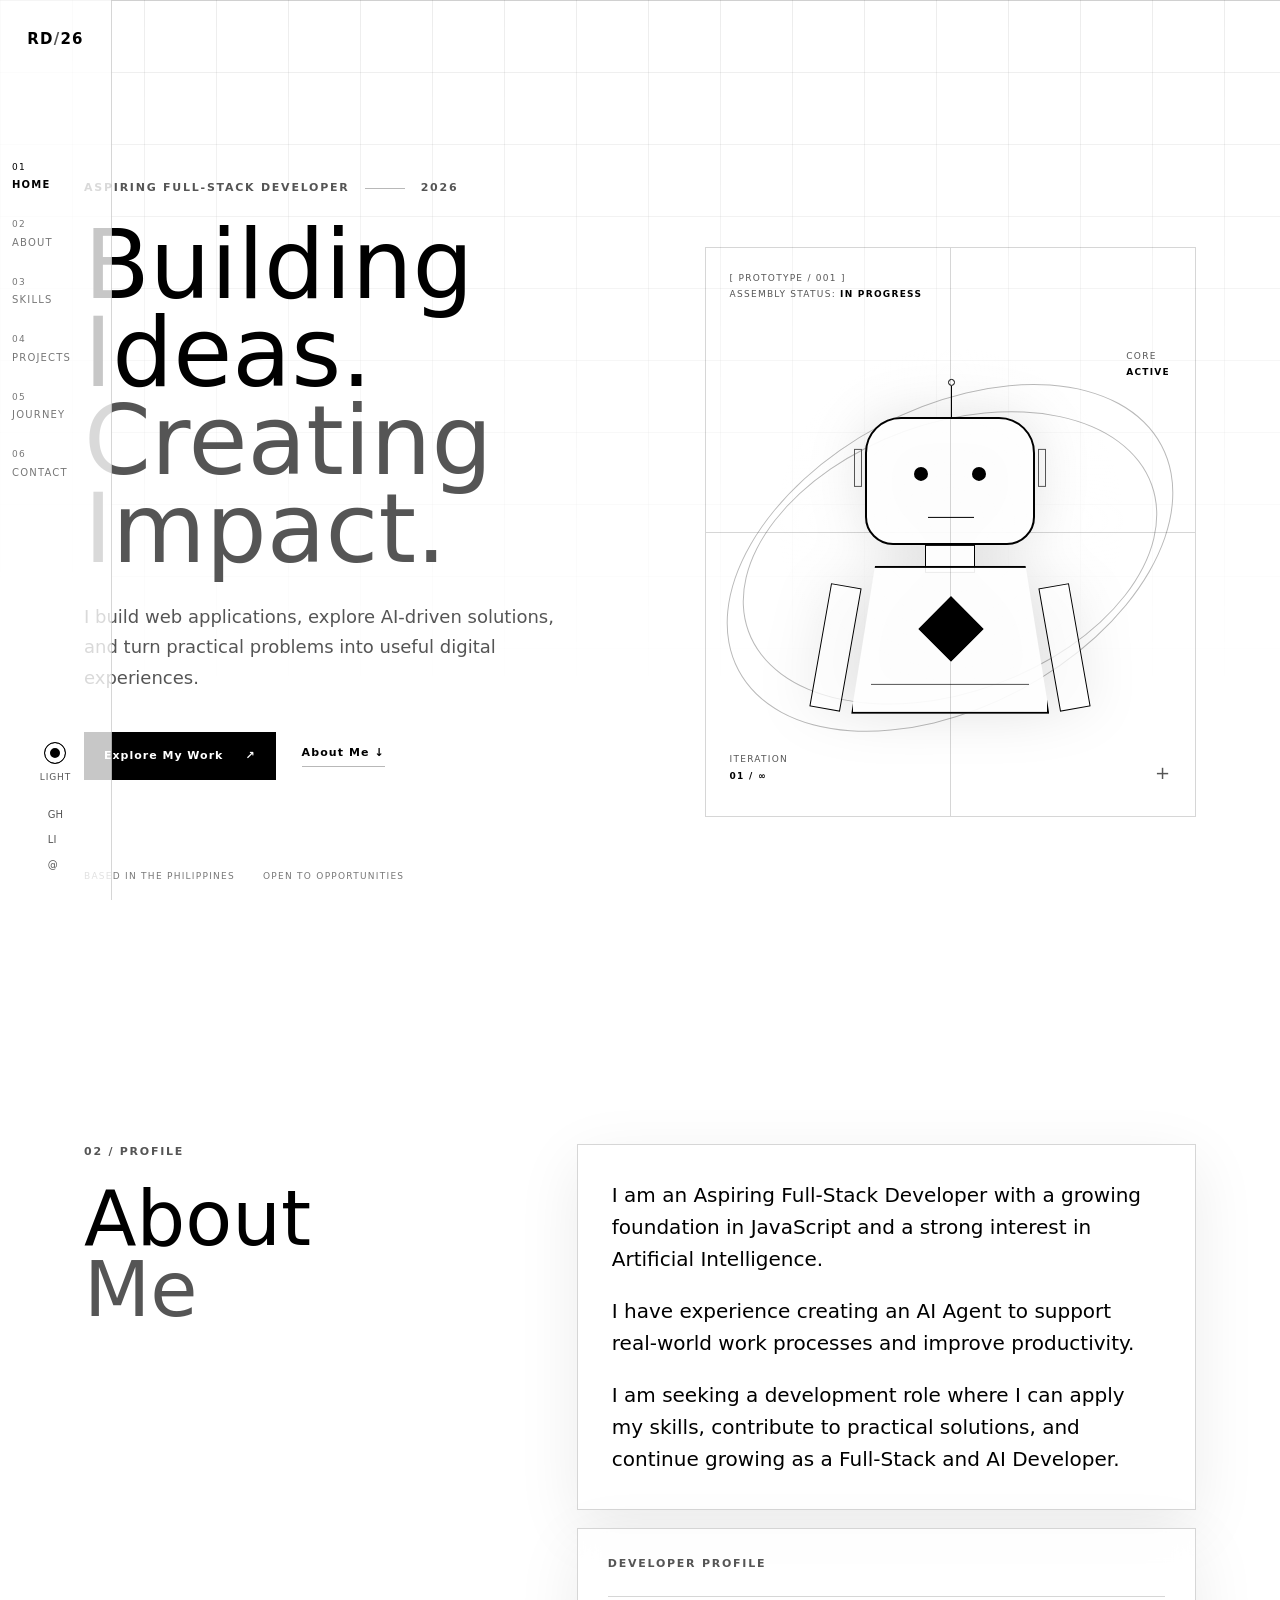
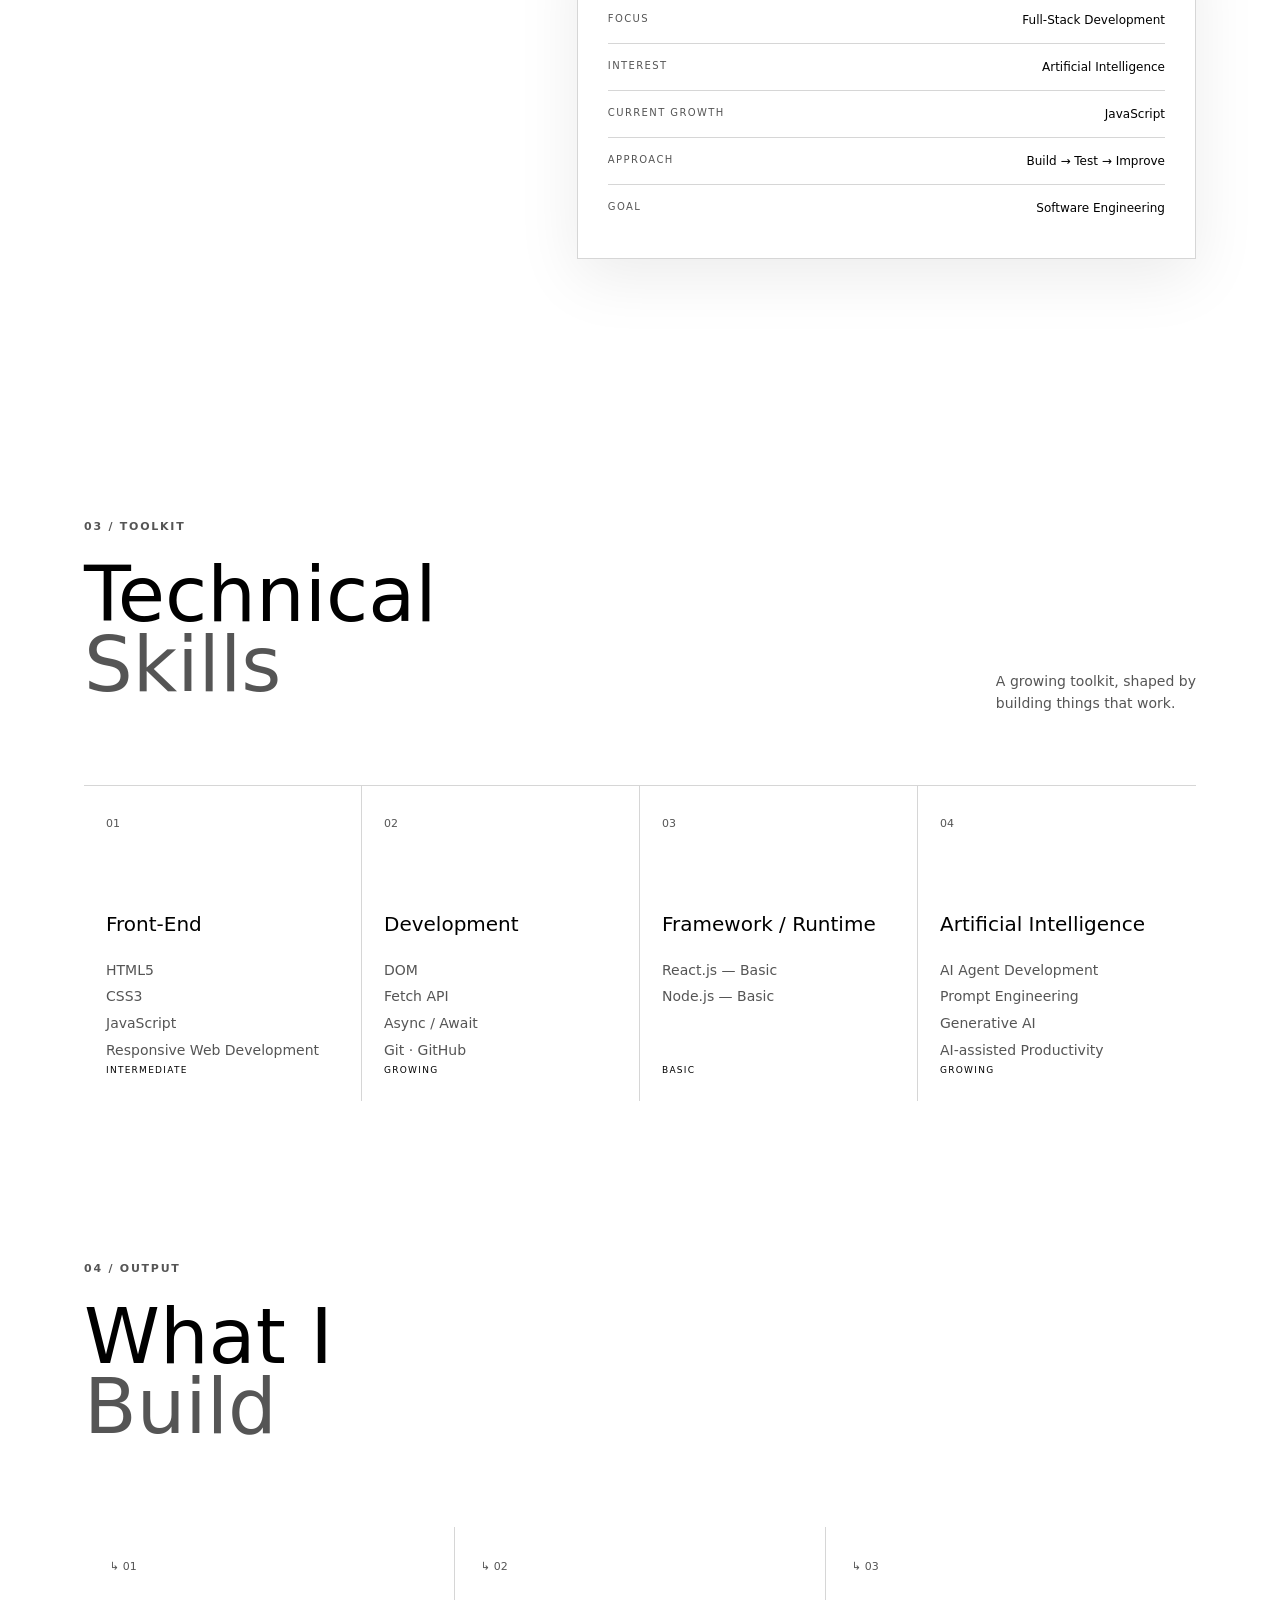
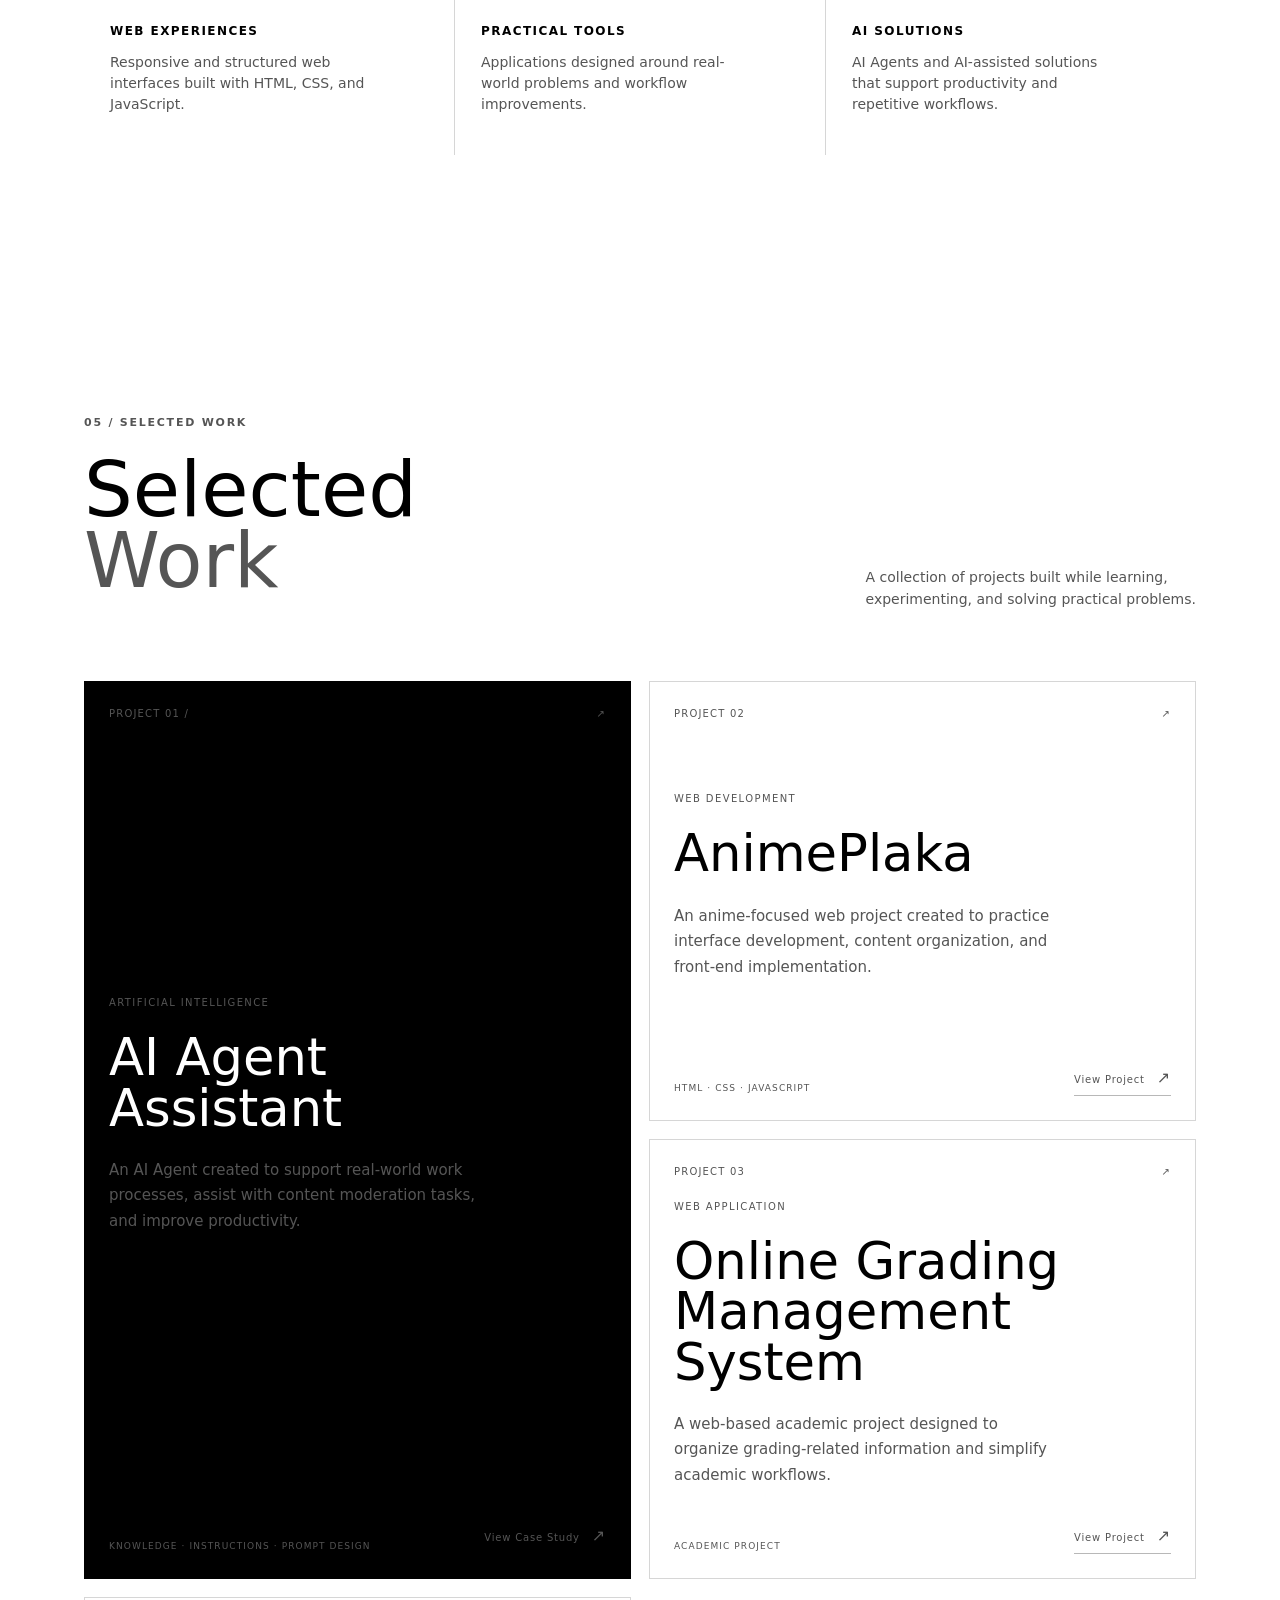
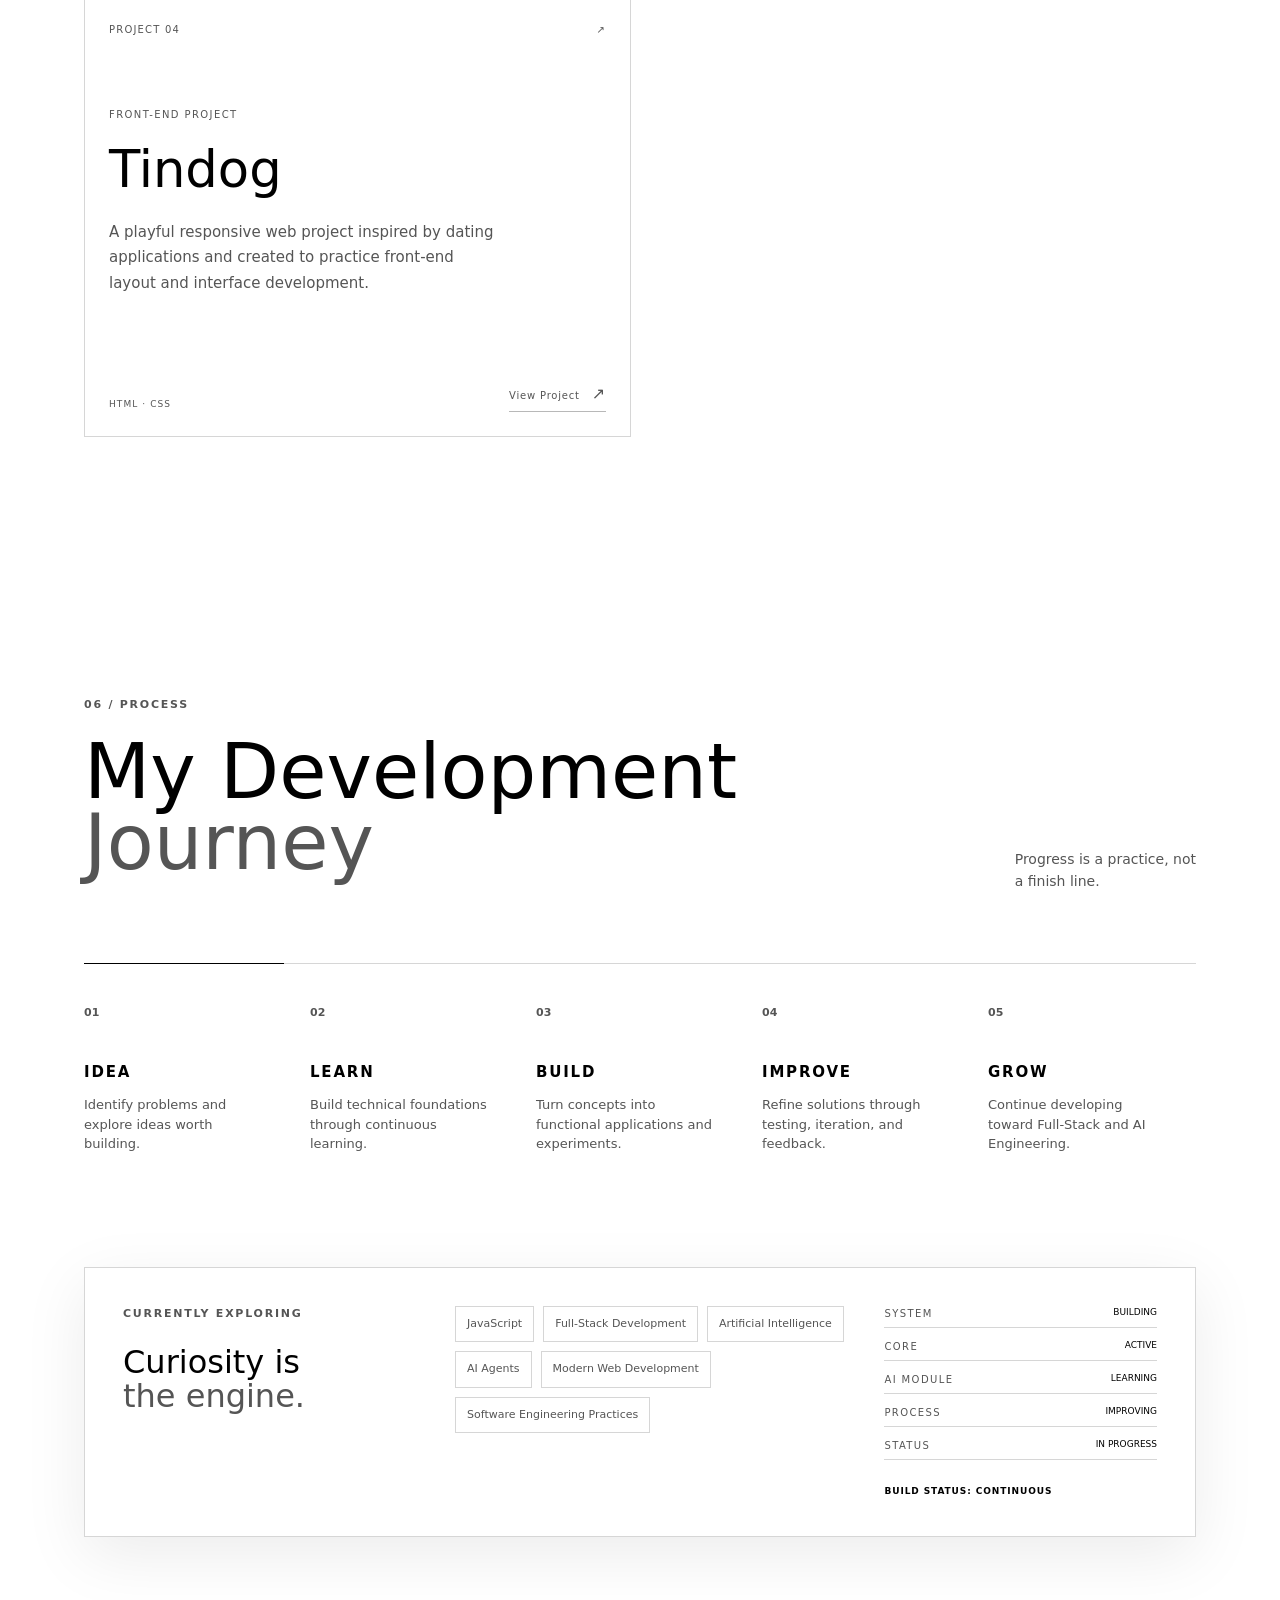
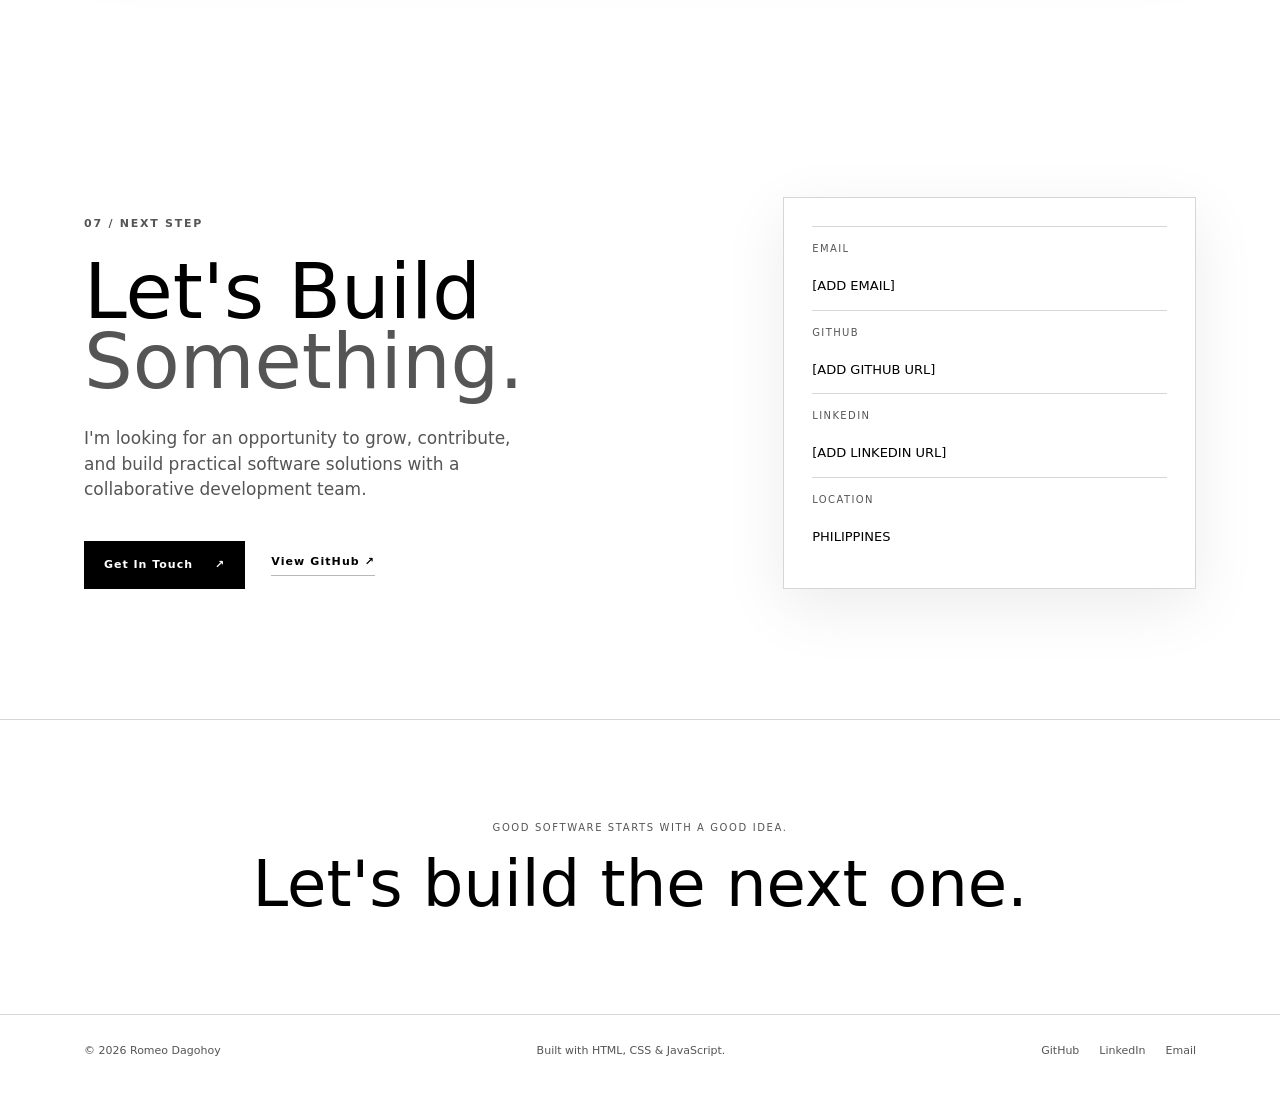
==== portfolio/index.html @ 48e2ce6b "add initial HTML, CSS, and JavaScript files for portfolio website" ====
<!doctype html>
<html lang="en">
<head>
	<meta charset="utf-8">
	<meta name="viewport" content="width=device-width, initial-scale=1">
	<meta name="description" content="Portfolio of Romeo Dagohoy, an aspiring full-stack developer exploring practical AI solutions.">
	<title>Romeo Dagohoy | Building Ideas</title>
	<link rel="stylesheet" href="style.css">
	<script>document.documentElement.dataset.theme = localStorage.getItem('romeo-theme') || (matchMedia('(prefers-color-scheme: dark)').matches ? 'dark' : 'light');</script>
</head>
<body>
	<div class="ambient-grid" aria-hidden="true"></div>
	<div class="scan-line" aria-hidden="true"></div>

	<header class="mobile-header">
		<a class="brand" href="#home">RD<span>/</span>26</a>
		<button class="icon-button menu-toggle" type="button" aria-label="Open navigation" aria-expanded="false"><span></span><span></span></button>
	</header>

	<aside class="rail" aria-label="Primary navigation">
		<a class="brand rail-brand" href="#home">RD<span>/</span>26</a>
		<nav>
			<a class="nav-link active" href="#home"><b>01</b><span>HOME</span></a>
			<a class="nav-link" href="#about"><b>02</b><span>ABOUT</span></a>
			<a class="nav-link" href="#skills"><b>03</b><span>SKILLS</span></a>
			<a class="nav-link" href="#projects"><b>04</b><span>PROJECTS</span></a>
			<a class="nav-link" href="#journey"><b>05</b><span>JOURNEY</span></a>
			<a class="nav-link" href="#contact"><b>06</b><span>CONTACT</span></a>
		</nav>
		<div class="rail-bottom">
			<button class="theme-toggle" type="button" aria-label="Switch to dark mode"><span class="theme-dot"></span><span class="theme-label">LIGHT</span></button>
			<div class="rail-links"><a href="https://github.com/" target="_blank" rel="noreferrer">GH</a><a href="https://www.linkedin.com/" target="_blank" rel="noreferrer">LI</a><a href="mailto:[ADD EMAIL]">@</a></div>
		</div>
	</aside>

	<main>
		<section class="hero section" id="home">
			<div class="hero-copy reveal">
				<p class="eyebrow">ASPIRING FULL-STACK DEVELOPER <span class="rule"></span> 2026</p>
				<h1>Building Ideas.<br><em>Creating Impact.</em></h1>
				<p class="hero-text">I build web applications, explore AI-driven solutions, and turn practical problems into useful digital experiences.</p>
				<div class="hero-actions"><a class="button button-dark" href="#projects">Explore My Work <span>↗</span></a><a class="text-link" href="#about">About Me <span>↓</span></a></div>
				<div class="hero-meta"><span>BASED IN THE PHILIPPINES</span><span>OPEN TO OPPORTUNITIES</span></div>
			</div>
			<div class="robot-stage reveal" aria-label="Minimal engineering prototype illustration" role="img">
				<div class="blueprint-mark">[ PROTOTYPE / 001 ]<br><span>ASSEMBLY STATUS: <b>IN PROGRESS</b></span></div>
				<div class="robot" aria-hidden="true"><div class="orbit orbit-one"></div><div class="orbit orbit-two"></div><div class="robot-head"><i class="antenna"></i><span class="eye eye-left"></span><span class="eye eye-right"></span><div class="mouth"></div></div><div class="robot-neck"></div><div class="robot-body"><div class="core"></div><i class="body-line"></i></div><div class="robot-arm arm-left"></div><div class="robot-arm arm-right"></div></div>
				<div class="readout readout-one">CORE<br><b>ACTIVE</b></div><div class="readout readout-two">ITERATION<br><b>01 / ∞</b></div><div class="crosshair">+</div>
			</div>
		</section>

		<section class="section split-section" id="about">
			<div class="section-heading reveal"><p class="eyebrow">02 / PROFILE</p><h2>About<br><em>Me</em></h2></div>
			<div class="about-content"><article class="glass about-card reveal"><p>I am an Aspiring Full-Stack Developer with a growing foundation in JavaScript and a strong interest in Artificial Intelligence.</p><p>I have experience creating an AI Agent to support real-world work processes and improve productivity.</p><p>I am seeking a development role where I can apply my skills, contribute to practical solutions, and continue growing as a Full-Stack and AI Developer.</p></article><div class="profile-list glass reveal"><p class="eyebrow">DEVELOPER PROFILE</p><div><span>FOCUS</span><b>Full-Stack Development</b></div><div><span>INTEREST</span><b>Artificial Intelligence</b></div><div><span>CURRENT GROWTH</span><b>JavaScript</b></div><div><span>APPROACH</span><b>Build → Test → Improve</b></div><div><span>GOAL</span><b>Software Engineering</b></div></div></div>
		</section>

		<section class="section" id="skills"><div class="section-top reveal"><div><p class="eyebrow">03 / TOOLKIT</p><h2>Technical<br><em>Skills</em></h2></div><p class="section-note">A growing toolkit, shaped by<br>building things that work.</p></div><div class="skill-grid"><article class="skill-card reveal"><span class="skill-number">01</span><h3>Front-End</h3><p>HTML5<br>CSS3<br>JavaScript<br>Responsive Web Development</p><small>INTERMEDIATE</small></article><article class="skill-card reveal"><span class="skill-number">02</span><h3>Development</h3><p>DOM<br>Fetch API<br>Async / Await<br>Git · GitHub</p><small>GROWING</small></article><article class="skill-card reveal"><span class="skill-number">03</span><h3>Framework / Runtime</h3><p>React.js — Basic<br>Node.js — Basic</p><small>BASIC</small></article><article class="skill-card reveal"><span class="skill-number">04</span><h3>Artificial Intelligence</h3><p>AI Agent Development<br>Prompt Engineering<br>Generative AI<br>AI-assisted Productivity</p><small>GROWING</small></article></div></section>

		<section class="section capabilities" id="capabilities"><div class="section-top reveal"><div><p class="eyebrow">04 / OUTPUT</p><h2>What I<br><em>Build</em></h2></div></div><div class="capability-grid"><article class="capability reveal"><span>↳ 01</span><h3>WEB EXPERIENCES</h3><p>Responsive and structured web interfaces built with HTML, CSS, and JavaScript.</p></article><article class="capability reveal"><span>↳ 02</span><h3>PRACTICAL TOOLS</h3><p>Applications designed around real-world problems and workflow improvements.</p></article><article class="capability reveal"><span>↳ 03</span><h3>AI SOLUTIONS</h3><p>AI Agents and AI-assisted solutions that support productivity and repetitive workflows.</p></article></div></section>

		<section class="section projects-section" id="projects"><div class="section-top reveal"><div><p class="eyebrow">05 / SELECTED WORK</p><h2>Selected<br><em>Work</em></h2></div><p class="section-note">A collection of projects built while learning,<br>experimenting, and solving practical problems.</p></div><div class="project-grid"><article class="project-card featured reveal" data-project="agent"><div class="project-top"><span>PROJECT 01 / <b>FEATURED PROJECT</b></span><span>↗</span></div><div><p class="project-type">ARTIFICIAL INTELLIGENCE</p><h3>AI Agent<br>Assistant</h3><p class="project-description">An AI Agent created to support real-world work processes, assist with content moderation tasks, and improve productivity.</p></div><div class="project-bottom"><span>KNOWLEDGE · INSTRUCTIONS · PROMPT DESIGN</span><button class="project-link" type="button">View Case Study <span>↗</span></button></div></article><article class="project-card reveal"><div class="project-top"><span>PROJECT 02</span><span>↗</span></div><div><p class="project-type">WEB DEVELOPMENT</p><h3>AnimePlaka</h3><p class="project-description">An anime-focused web project created to practice interface development, content organization, and front-end implementation.</p></div><div class="project-bottom"><span>HTML · CSS · JAVASCRIPT</span><a class="project-link" href="#contact">View Project <span>↗</span></a></div></article><article class="project-card reveal"><div class="project-top"><span>PROJECT 03</span><span>↗</span></div><div><p class="project-type">WEB APPLICATION</p><h3>Online Grading<br>Management System</h3><p class="project-description">A web-based academic project designed to organize grading-related information and simplify academic workflows.</p></div><div class="project-bottom"><span>ACADEMIC PROJECT</span><a class="project-link" href="#contact">View Project <span>↗</span></a></div></article><article class="project-card reveal"><div class="project-top"><span>PROJECT 04</span><span>↗</span></div><div><p class="project-type">FRONT-END PROJECT</p><h3>Tindog</h3><p class="project-description">A playful responsive web project inspired by dating applications and created to practice front-end layout and interface development.</p></div><div class="project-bottom"><span>HTML · CSS</span><a class="project-link" href="#contact">View Project <span>↗</span></a></div></article></div></section>

		<section class="section journey-section" id="journey"><div class="section-top reveal"><div><p class="eyebrow">06 / PROCESS</p><h2>My Development<br><em>Journey</em></h2></div><p class="section-note">Progress is a practice, not<br>a finish line.</p></div><div class="journey-track"><div class="journey-line"><span></span></div><div class="journey-step reveal"><b>01</b><h3>IDEA</h3><p>Identify problems and explore ideas worth building.</p></div><div class="journey-step reveal"><b>02</b><h3>LEARN</h3><p>Build technical foundations through continuous learning.</p></div><div class="journey-step reveal"><b>03</b><h3>BUILD</h3><p>Turn concepts into functional applications and experiments.</p></div><div class="journey-step reveal"><b>04</b><h3>IMPROVE</h3><p>Refine solutions through testing, iteration, and feedback.</p></div><div class="journey-step reveal"><b>05</b><h3>GROW</h3><p>Continue developing toward Full-Stack and AI Engineering.</p></div></div><div class="exploring glass reveal"><div><p class="eyebrow">CURRENTLY EXPLORING</p><h3>Curiosity is<br><em>the engine.</em></h3></div><div class="tags"><span>JavaScript</span><span>Full-Stack Development</span><span>Artificial Intelligence</span><span>AI Agents</span><span>Modern Web Development</span><span>Software Engineering Practices</span></div><div class="system-readout"><div><span>SYSTEM</span><b>BUILDING</b></div><div><span>CORE</span><b>ACTIVE</b></div><div><span>AI MODULE</span><b>LEARNING</b></div><div><span>PROCESS</span><b>IMPROVING</b></div><div><span>STATUS</span><b>IN PROGRESS</b></div><strong>BUILD STATUS: CONTINUOUS</strong></div></div></section>

		<section class="section contact-section" id="contact"><div class="contact-copy reveal"><p class="eyebrow">07 / NEXT STEP</p><h2>Let's Build<br><em>Something.</em></h2><p>I'm looking for an opportunity to grow, contribute, and build practical software solutions with a collaborative development team.</p><div class="hero-actions"><a class="button button-dark" href="mailto:[ADD EMAIL]">Get In Touch <span>↗</span></a><a class="text-link" href="https://github.com/" target="_blank" rel="noreferrer">View GitHub <span>↗</span></a></div></div><div class="contact-details glass reveal"><div><span>EMAIL</span><a href="mailto:[ADD EMAIL]">[ADD EMAIL]</a></div><div><span>GITHUB</span><a href="https://github.com/" target="_blank" rel="noreferrer">[ADD GITHUB URL]</a></div><div><span>LINKEDIN</span><a href="https://www.linkedin.com/" target="_blank" rel="noreferrer">[ADD LINKEDIN URL]</a></div><div><span>LOCATION</span><b>PHILIPPINES</b></div></div></section>
		<section class="final-statement"><p>GOOD SOFTWARE STARTS WITH A GOOD IDEA.</p><h2>Let's build the next one.</h2></section>
	</main>
	<footer><span>© 2026 Romeo Dagohoy</span><span>Built with HTML, CSS &amp; JavaScript.</span><div><a href="https://github.com/" target="_blank" rel="noreferrer">GitHub</a><a href="https://www.linkedin.com/" target="_blank" rel="noreferrer">LinkedIn</a><a href="mailto:[ADD EMAIL]">Email</a></div></footer>

	<dialog class="case-study" aria-labelledby="case-title"><button class="close-dialog" type="button" aria-label="Close case study">×</button><p class="eyebrow">PROJECT 01 / CASE STUDY</p><h2 id="case-title">AI Agent Assistant</h2><div class="case-grid"><div><span>THE PROBLEM</span><p>Repetitive work processes and content moderation tasks needed more structured support.</p></div><div><span>THE APPROACH</span><p>An AI Agent was structured around clear knowledge, instructions, prompt design, and workflow support.</p></div><div><span>THE RESULT</span><p>The concept supports productivity by making recurring work easier to organize and assist.</p></div><div><span>WHAT I LEARNED</span><p>Useful AI starts with a well-defined problem, thoughtful instructions, and continual iteration.</p></div></div></dialog>
	<script src="script.js"></script>
</body>
</html>
---- portfolio/style.css ----
@layer reset, base, components, responsive;
@layer reset { *,*::before,*::after{box-sizing:border-box} html{scroll-behavior:smooth} body{margin:0} button,a{font:inherit} button{cursor:pointer} }
@layer base {
	:root{--bg:#fff;--text:#000;--muted:#555;--faint:#777;--surface:rgba(255,255,255,.72);--surface-strong:rgba(255,255,255,.92);--border:rgba(0,0,0,.16);--line:rgba(0,0,0,.28);--shadow:0 18px 60px rgba(0,0,0,.08);--sans:Inter,ui-sans-serif,system-ui,-apple-system,BlinkMacSystemFont,"Segoe UI",sans-serif}
	[data-theme="dark"]{--bg:#080808;--text:#fff;--muted:#aaa;--faint:#777;--surface:rgba(20,20,20,.72);--surface-strong:rgba(13,13,13,.94);--border:rgba(255,255,255,.18);--line:rgba(255,255,255,.28);--shadow:0 18px 60px rgba(0,0,0,.35)}
	body{background:var(--bg);color:var(--text);font-family:var(--sans);line-height:1.5;overflow-x:hidden} a{color:inherit;text-decoration:none} .ambient-grid{position:fixed;inset:0;pointer-events:none;opacity:.45;background-image:linear-gradient(var(--border) 1px,transparent 1px),linear-gradient(90deg,var(--border) 1px,transparent 1px);background-size:72px 72px;mask-image:linear-gradient(to bottom,black,transparent 80%);z-index:-1}.scan-line{position:fixed;left:0;right:0;top:0;height:1px;background:var(--text);opacity:.12;z-index:10;animation:scan 12s linear infinite}.section{max-width:1240px;margin:0 auto;padding:130px 64px;scroll-margin-top:20px}.eyebrow{font-size:11px;letter-spacing:.16em;font-weight:700;color:var(--muted);margin:0 0 24px}.eyebrow b,.project-top b{color:var(--text)}h1,h2,h3,p{margin-top:0}h1,h2{font-size:clamp(3.5rem,7.5vw,7rem);line-height:.92;letter-spacing:0;font-weight:500;margin-bottom:28px}h2{font-size:clamp(3rem,6vw,5.5rem)}h1 em,h2 em,.exploring h3 em{font-style:normal;color:var(--muted)}
	.glass{background:var(--surface);border:1px solid var(--border);backdrop-filter:blur(14px);box-shadow:var(--shadow)}.brand{font-size:15px;font-weight:800;letter-spacing:.08em}.brand span{color:var(--muted)}.rail{position:fixed;left:0;top:0;bottom:0;width:112px;border-right:1px solid var(--border);display:flex;flex-direction:column;align-items:center;padding:28px 12px;z-index:20;background:color-mix(in srgb,var(--bg) 78%,transparent)}.rail nav{display:grid;gap:26px;margin-top:110px;width:100%}.nav-link{display:grid;gap:3px;color:var(--faint);font-size:10px;letter-spacing:.12em;transition:color .2s}.nav-link b{font-size:9px;font-weight:500}.nav-link.active,.nav-link:hover{color:var(--text)}.nav-link.active span{font-weight:800}.rail-bottom{margin-top:auto;display:grid;gap:22px;justify-items:center}.theme-toggle{background:none;border:0;color:var(--muted);font-size:9px;letter-spacing:.1em;display:grid;gap:7px;justify-items:center}.theme-dot{width:22px;height:22px;border:1px solid var(--text);border-radius:50%;display:block;background:var(--text);box-shadow:inset 0 0 0 5px var(--bg)}.rail-links{display:grid;gap:10px;font-size:10px;color:var(--muted)}.rail-links a:hover,footer a:hover{color:var(--text)}.mobile-header{display:none}
	.hero{min-height:100vh;padding-top:180px;display:grid;grid-template-columns:1.1fr .9fr;align-items:center;gap:20px}.hero-copy{position:relative;z-index:2}.hero-text{max-width:470px;font-size:18px;color:var(--muted);line-height:1.7}.rule{display:inline-block;width:40px;border-top:1px solid var(--line);vertical-align:middle;margin:0 10px}.hero-actions{display:flex;align-items:center;gap:26px;margin-top:38px}.button{display:inline-flex;align-items:center;gap:22px;padding:15px 19px;border:1px solid var(--text);font-size:11px;letter-spacing:.09em;font-weight:700}.button-dark{background:var(--text);color:var(--bg)}.button:hover{transform:translateY(-2px)}.text-link{font-size:11px;letter-spacing:.1em;font-weight:700;border-bottom:1px solid var(--line);padding-bottom:5px}.hero-meta{display:flex;gap:28px;margin-top:90px;font-size:9px;letter-spacing:.14em;color:var(--faint)}
	.robot-stage{height:570px;position:relative;border:1px solid var(--border);overflow:hidden;background:radial-gradient(circle at 50% 48%,var(--surface),transparent 45%)}.robot-stage::before,.robot-stage::after{content:"";position:absolute;background:var(--border)}.robot-stage::before{width:100%;height:1px;top:50%}.robot-stage::after{height:100%;width:1px;left:50%}.blueprint-mark,.readout{position:absolute;font-size:9px;line-height:1.8;letter-spacing:.14em;color:var(--muted);z-index:3}.blueprint-mark{top:22px;left:24px}.blueprint-mark b,.readout b{color:var(--text)}.readout-one{right:25px;top:100px}.readout-two{bottom:32px;left:24px}.crosshair{position:absolute;right:25px;bottom:30px;font-size:18px;color:var(--muted)}.robot{position:absolute;width:260px;height:370px;left:50%;top:50%;transform:translate(-50%,-43%);filter:drop-shadow(0 0 26px color-mix(in srgb,var(--text) 12%,transparent))}.robot-head{position:absolute;top:44px;left:45px;width:170px;height:128px;border:2px solid var(--text);border-radius:36px 36px 28px 28px;background:var(--surface-strong);z-index:2}.robot-head::before,.robot-head::after{content:"";position:absolute;top:30px;width:8px;height:38px;border:1px solid var(--muted)}.robot-head::before{left:-13px}.robot-head::after{right:-13px}.antenna{position:absolute;height:32px;border-left:1px solid var(--text);left:84px;top:-33px}.antenna::before{content:"";position:absolute;width:7px;height:7px;border:1px solid var(--text);border-radius:50%;left:-4px;top:-7px}.eye{position:absolute;top:48px;width:14px;height:14px;border:2px solid var(--text);border-radius:50%;background:var(--text)}.eye-left{left:47px}.eye-right{right:47px}.mouth{position:absolute;bottom:25px;left:61px;width:46px;border-bottom:1px solid var(--text)}.robot-neck{position:absolute;top:172px;left:105px;width:50px;height:28px;border:1px solid var(--text);background:var(--surface-strong)}.robot-body{position:absolute;top:193px;left:31px;width:198px;height:148px;border:2px solid var(--text);clip-path:polygon(12% 0,88% 0,100% 100%,0 100%);background:var(--surface-strong)}.core{position:absolute;left:75px;top:38px;width:46px;height:46px;border:1px solid var(--text);transform:rotate(45deg);background:var(--text)}.body-line{position:absolute;left:18px;right:18px;bottom:27px;border-bottom:1px solid var(--muted)}.robot-arm{position:absolute;top:212px;width:31px;height:125px;border:1px solid var(--text);background:var(--surface)}.arm-left{left:0;transform:rotate(10deg)}.arm-right{right:0;transform:rotate(-10deg)}.orbit{position:absolute;left:50%;top:50%;border:1px solid var(--line);border-radius:50%;transform:translate(-50%,-50%) rotate(-20deg)}.orbit-one{width:430px;height:270px}.orbit-two{width:300px;height:480px;transform:translate(-50%,-50%) rotate(62deg)}
	.split-section{display:grid;grid-template-columns:1fr 1.5fr;gap:80px}.about-content{display:grid;gap:18px}.about-card{padding:34px;font-size:20px;line-height:1.6}.about-card p:last-child{margin-bottom:0}.profile-list{padding:27px 30px}.profile-list>div,.contact-details>div{display:flex;justify-content:space-between;gap:20px;padding:14px 0;border-top:1px solid var(--border);font-size:12px}.profile-list span,.contact-details span,.system-readout span,.case-grid span{font-size:10px;letter-spacing:.14em;color:var(--muted)}.profile-list b{font-weight:500}.section-top{display:flex;justify-content:space-between;align-items:flex-end;margin-bottom:56px}.section-note{color:var(--muted);font-size:14px;line-height:1.6}.skill-grid{display:grid;grid-template-columns:repeat(4,1fr);border-top:1px solid var(--border)}.skill-card{min-height:300px;padding:24px 22px;border-right:1px solid var(--border);position:relative}.skill-card:last-child{border-right:0}.skill-number{font-size:11px;color:var(--muted)}.skill-card h3{font-size:20px;font-weight:500;margin:75px 0 18px}.skill-card p{font-size:14px;line-height:1.9;color:var(--muted)}.skill-card small{position:absolute;bottom:24px;font-size:9px;letter-spacing:.14em}.capabilities{padding-top:30px}.capability-grid{display:grid;grid-template-columns:repeat(3,1fr);gap:1px;background:var(--border)}.capability{background:var(--bg);padding:26px;min-height:210px}.capability span{font-size:11px;color:var(--muted)}.capability h3{font-size:12px;letter-spacing:.12em;margin:45px 0 12px}.capability p{color:var(--muted);font-size:14px;max-width:270px}.project-grid{display:grid;grid-template-columns:repeat(2,1fr);gap:18px}.project-card{min-height:440px;padding:24px;background:var(--surface);border:1px solid var(--border);display:flex;flex-direction:column;justify-content:space-between;transition:transform .3s,border-color .3s,background .3s}.project-card:hover{transform:translateY(-8px);border-color:var(--text);background:var(--surface-strong)}.project-card.featured{grid-row:span 2;min-height:898px;background:var(--text);color:var(--bg)}.project-top,.project-bottom{display:flex;justify-content:space-between;gap:14px;font-size:10px;letter-spacing:.12em}.project-top{color:var(--muted)}.featured .project-top{color:var(--muted)}.project-type{font-size:10px;letter-spacing:.14em;color:var(--muted);margin-bottom:22px}.project-card h3{font-size:clamp(2rem,4vw,4rem);font-weight:500;line-height:.98;margin-bottom:25px}.project-description{max-width:390px;color:var(--muted);font-size:15px;line-height:1.7}.project-bottom{align-items:flex-end;color:var(--muted);font-size:9px}.project-link{background:none;border:0;border-bottom:1px solid var(--line);color:inherit;padding:0 0 5px;font-size:10px;letter-spacing:.08em;white-space:nowrap}.project-link span{font-size:16px;margin-left:8px}.journey-track{display:grid;grid-template-columns:repeat(5,1fr);gap:18px;position:relative;padding-top:36px}.journey-line{position:absolute;top:0;left:0;right:0;height:1px;background:var(--border)}.journey-line span{display:block;height:1px;background:var(--text);width:75%;transition:width 1s}.journey-step b{font-size:11px;color:var(--muted)}.journey-step h3{font-size:15px;letter-spacing:.12em;margin:38px 0 12px}.journey-step p{color:var(--muted);font-size:13px;max-width:180px}.exploring{margin-top:100px;padding:38px;display:grid;grid-template-columns:.75fr 1fr .7fr;gap:40px;align-items:start}.exploring h3{font-size:2rem;font-weight:500;line-height:1.05}.tags{display:flex;flex-wrap:wrap;gap:9px}.tags span{border:1px solid var(--border);padding:9px 11px;font-size:11px;color:var(--muted)}.system-readout{display:grid;gap:11px}.system-readout div{display:flex;justify-content:space-between;border-bottom:1px solid var(--border);padding-bottom:6px;font-size:10px}.system-readout b{font-size:9px;font-weight:500}.system-readout strong{font-size:9px;letter-spacing:.1em;margin-top:14px}.contact-section{display:grid;grid-template-columns:1.2fr .8fr;gap:80px;align-items:end}.contact-copy>p:not(.eyebrow){color:var(--muted);max-width:440px;font-size:17px}.contact-details{padding:28px}.contact-details>div{display:grid;justify-content:initial}.contact-details a,.contact-details b{font-size:13px;font-weight:500}.final-statement{border-top:1px solid var(--border);border-bottom:1px solid var(--border);padding:100px 64px;text-align:center}.final-statement p{font-size:10px;color:var(--muted);letter-spacing:.16em}.final-statement h2{font-size:clamp(2rem,5vw,4rem);margin:20px 0 0}footer{max-width:1240px;margin:0 auto;padding:28px 64px 40px;display:flex;justify-content:space-between;gap:20px;color:var(--muted);font-size:11px}footer div{display:flex;gap:20px}.reveal{opacity:0;transform:translateY(20px);transition:opacity .7s ease,transform .7s ease}.reveal.visible{opacity:1;transform:none}.case-study{width:min(700px,calc(100% - 32px));border:1px solid var(--border);background:var(--surface-strong);color:var(--text);padding:40px;box-shadow:var(--shadow)}.case-study::backdrop{background:rgba(0,0,0,.5);backdrop-filter:blur(3px)}.close-dialog{position:absolute;right:20px;top:15px;background:none;border:0;color:var(--text);font-size:28px}.case-study h2{font-size:clamp(2.5rem,6vw,5rem)}.case-grid{display:grid;grid-template-columns:1fr 1fr;gap:25px}.case-grid div{border-top:1px solid var(--border);padding-top:16px}.case-grid p{color:var(--muted);font-size:14px}
}
@layer responsive { @media(max-width:900px){.rail{display:none}.mobile-header{display:flex;position:fixed;top:0;left:0;right:0;z-index:20;justify-content:space-between;align-items:center;padding:20px 24px;border-bottom:1px solid var(--border);background:color-mix(in srgb,var(--bg) 86%,transparent);backdrop-filter:blur(12px)}.menu-toggle{display:grid;gap:5px;background:none;border:0;padding:7px}.menu-toggle span{display:block;width:22px;border-top:1px solid var(--text)}.mobile-header+ .rail{display:none}.nav-open .rail{display:flex;top:61px;bottom:auto;width:100%;height:calc(100vh - 61px);padding:30px 28px;align-items:stretch;background:var(--surface-strong);backdrop-filter:blur(16px)}.nav-open .rail nav{margin:20px 0 0;gap:22px}.nav-open .rail .rail-brand,.nav-open .rail .rail-bottom{display:none}.nav-open .nav-link{font-size:12px;display:flex;gap:16px;align-items:center}.nav-open .nav-link b{font-size:10px}.section{padding:100px 28px}.hero{padding-top:140px;grid-template-columns:1fr}.robot-stage{height:430px;max-width:560px;margin:0 auto;width:100%}.hero-meta{margin-top:55px}.split-section,.contact-section{grid-template-columns:1fr;gap:35px}.skill-grid{grid-template-columns:repeat(2,1fr)}.skill-card:nth-child(2){border-right:0}.skill-card:nth-child(-n+2){border-bottom:1px solid var(--border)}.capability-grid{grid-template-columns:1fr}.project-grid{grid-template-columns:1fr}.project-card.featured{grid-row:auto;min-height:560px}.journey-track{grid-template-columns:repeat(5,180px);overflow-x:auto;padding-bottom:15px}.journey-line{width:calc(900px - 18px)}.exploring{grid-template-columns:1fr}.final-statement{padding:80px 28px}footer{padding:28px;flex-wrap:wrap}}
	@media(max-width:560px){h1{font-size:3.4rem}.section-top{display:block}.section-note{margin-top:25px}.hero-actions{flex-wrap:wrap;gap:20px}.hero-meta{font-size:8px;gap:12px;flex-wrap:wrap}.robot-stage{height:360px}.robot{transform:translate(-50%,-43%) scale(.76)}.about-card{font-size:17px}.skill-grid{grid-template-columns:1fr}.skill-card{border-right:0!important;border-bottom:1px solid var(--border)}.skill-card:last-child{border-bottom:0}.project-card{min-height:400px}.case-grid{grid-template-columns:1fr}footer{display:grid;gap:12px}}
	@media(prefers-reduced-motion:reduce){html{scroll-behavior:auto}.scan-line{animation:none}.reveal{opacity:1;transform:none;transition:none}.project-card,.button{transition:none}.journey-line span{width:100%;transition:none}}
}
@keyframes scan{from{transform:translateY(0)}to{transform:translateY(100vh)}}
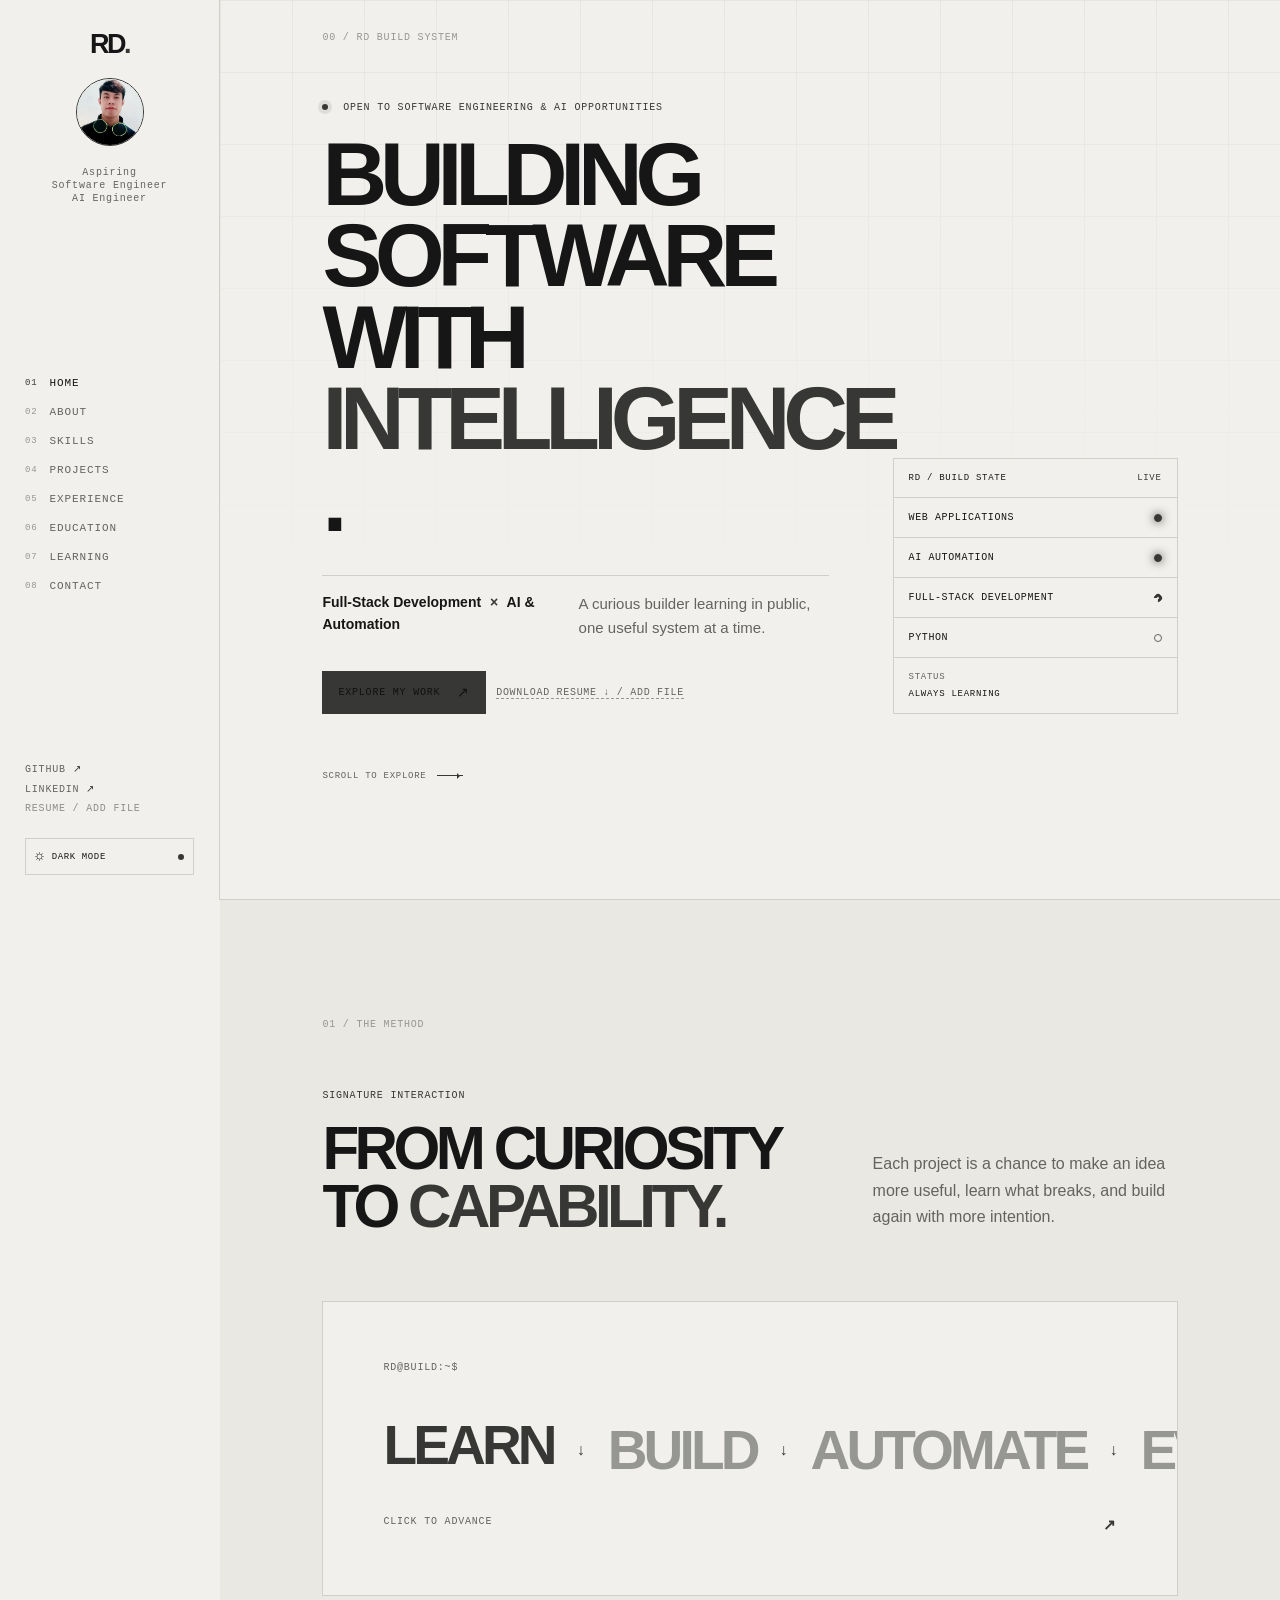
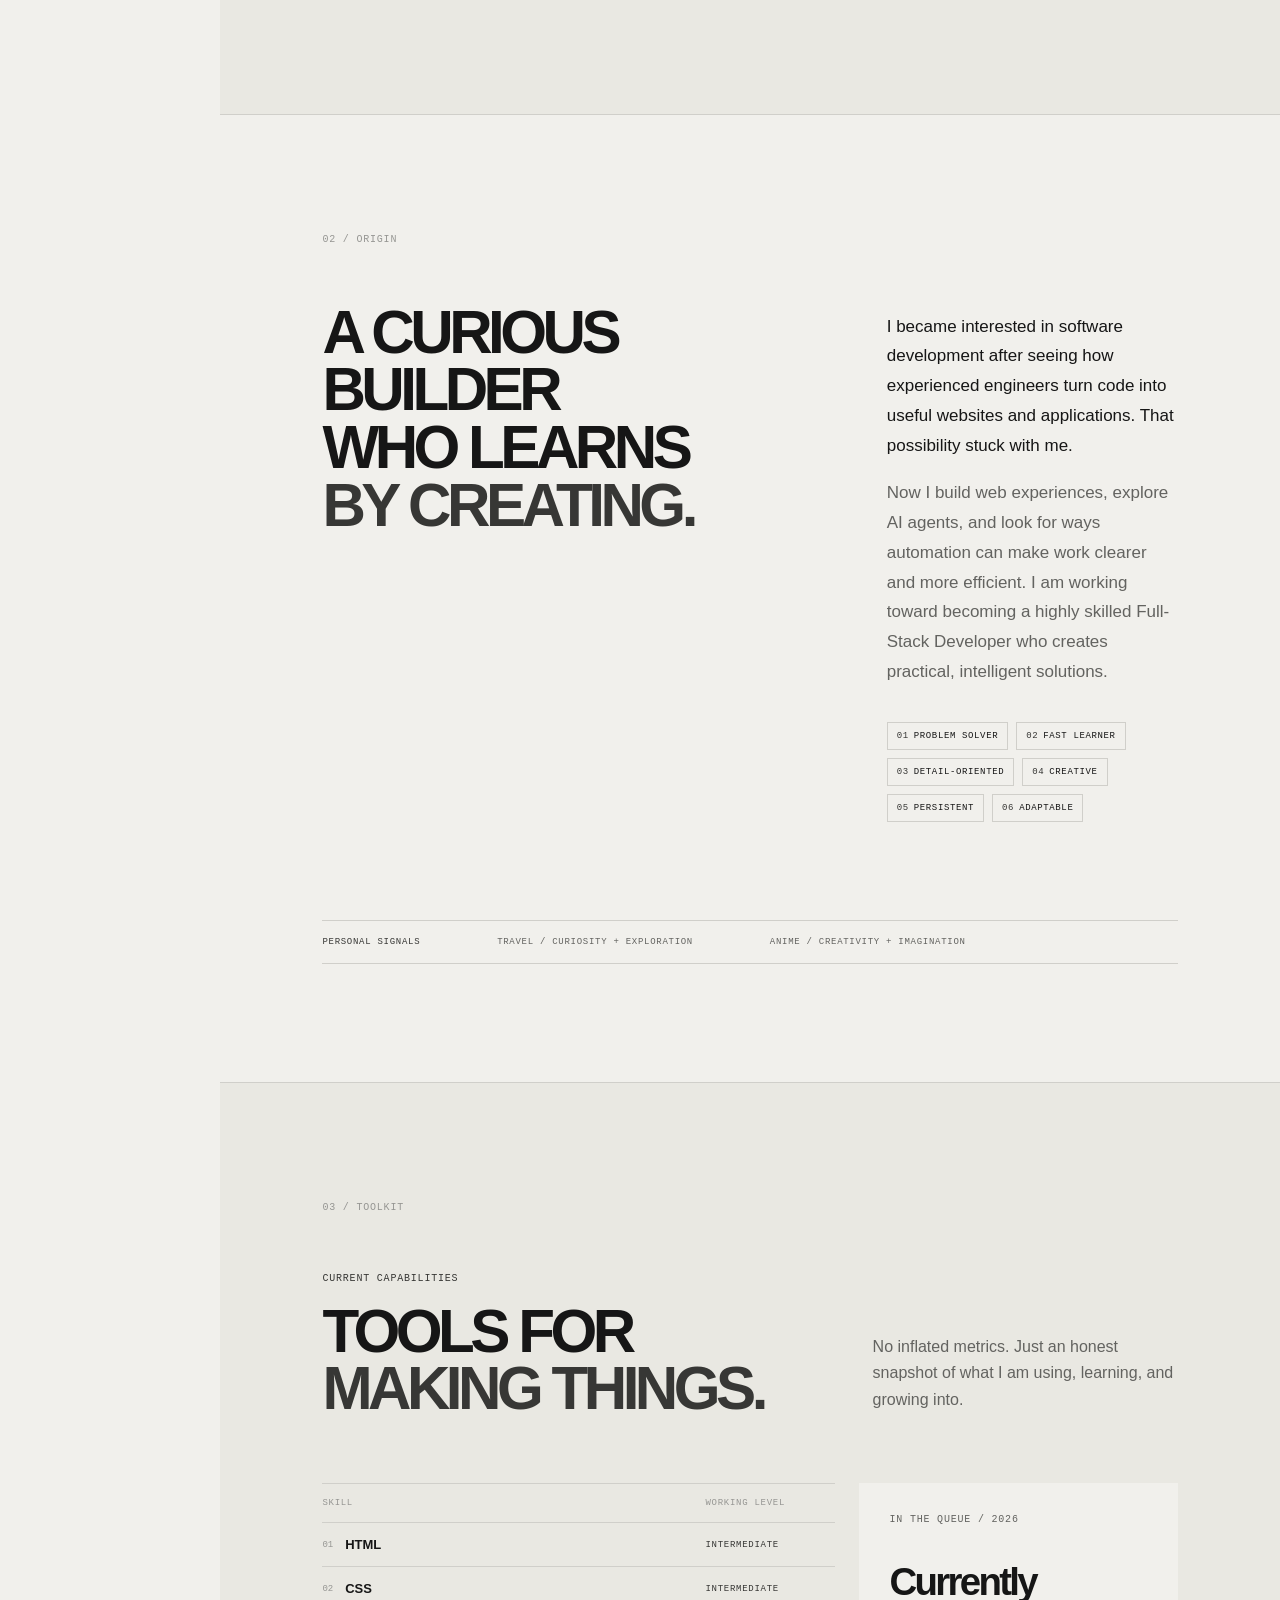
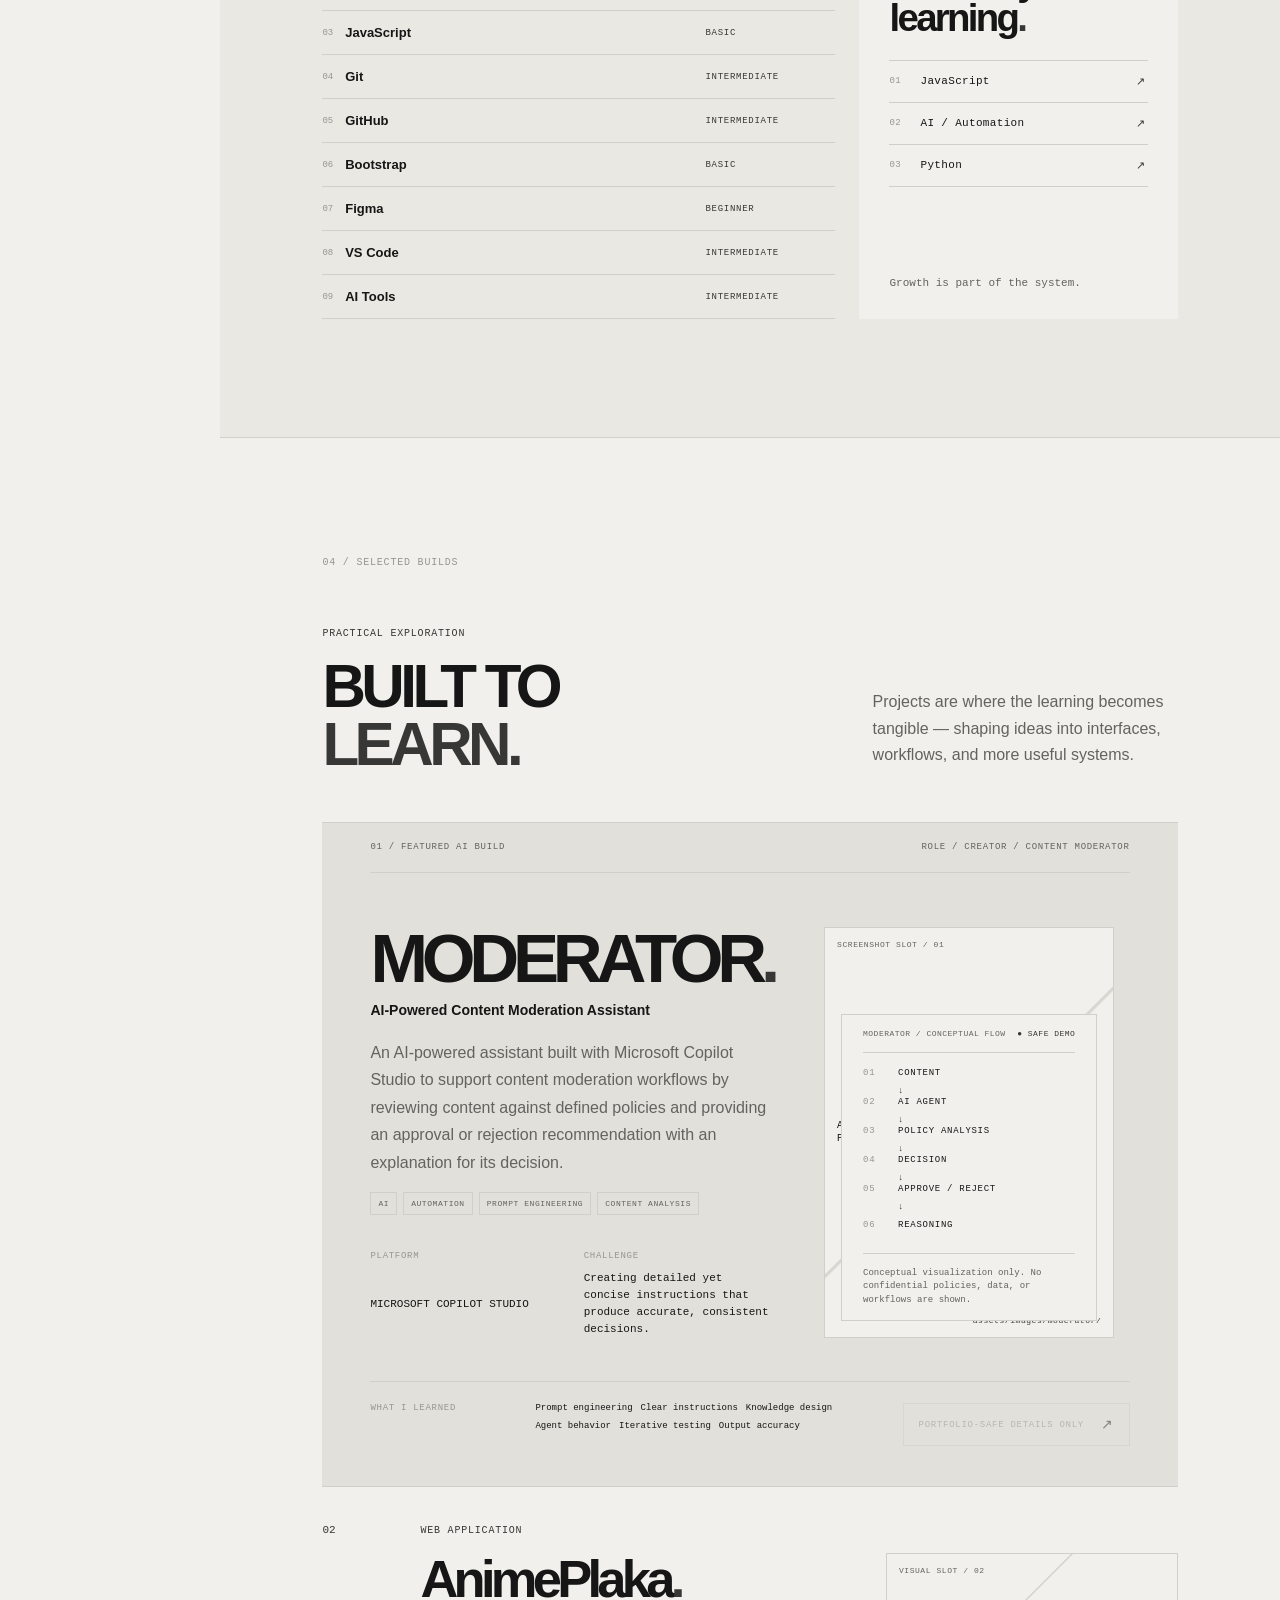
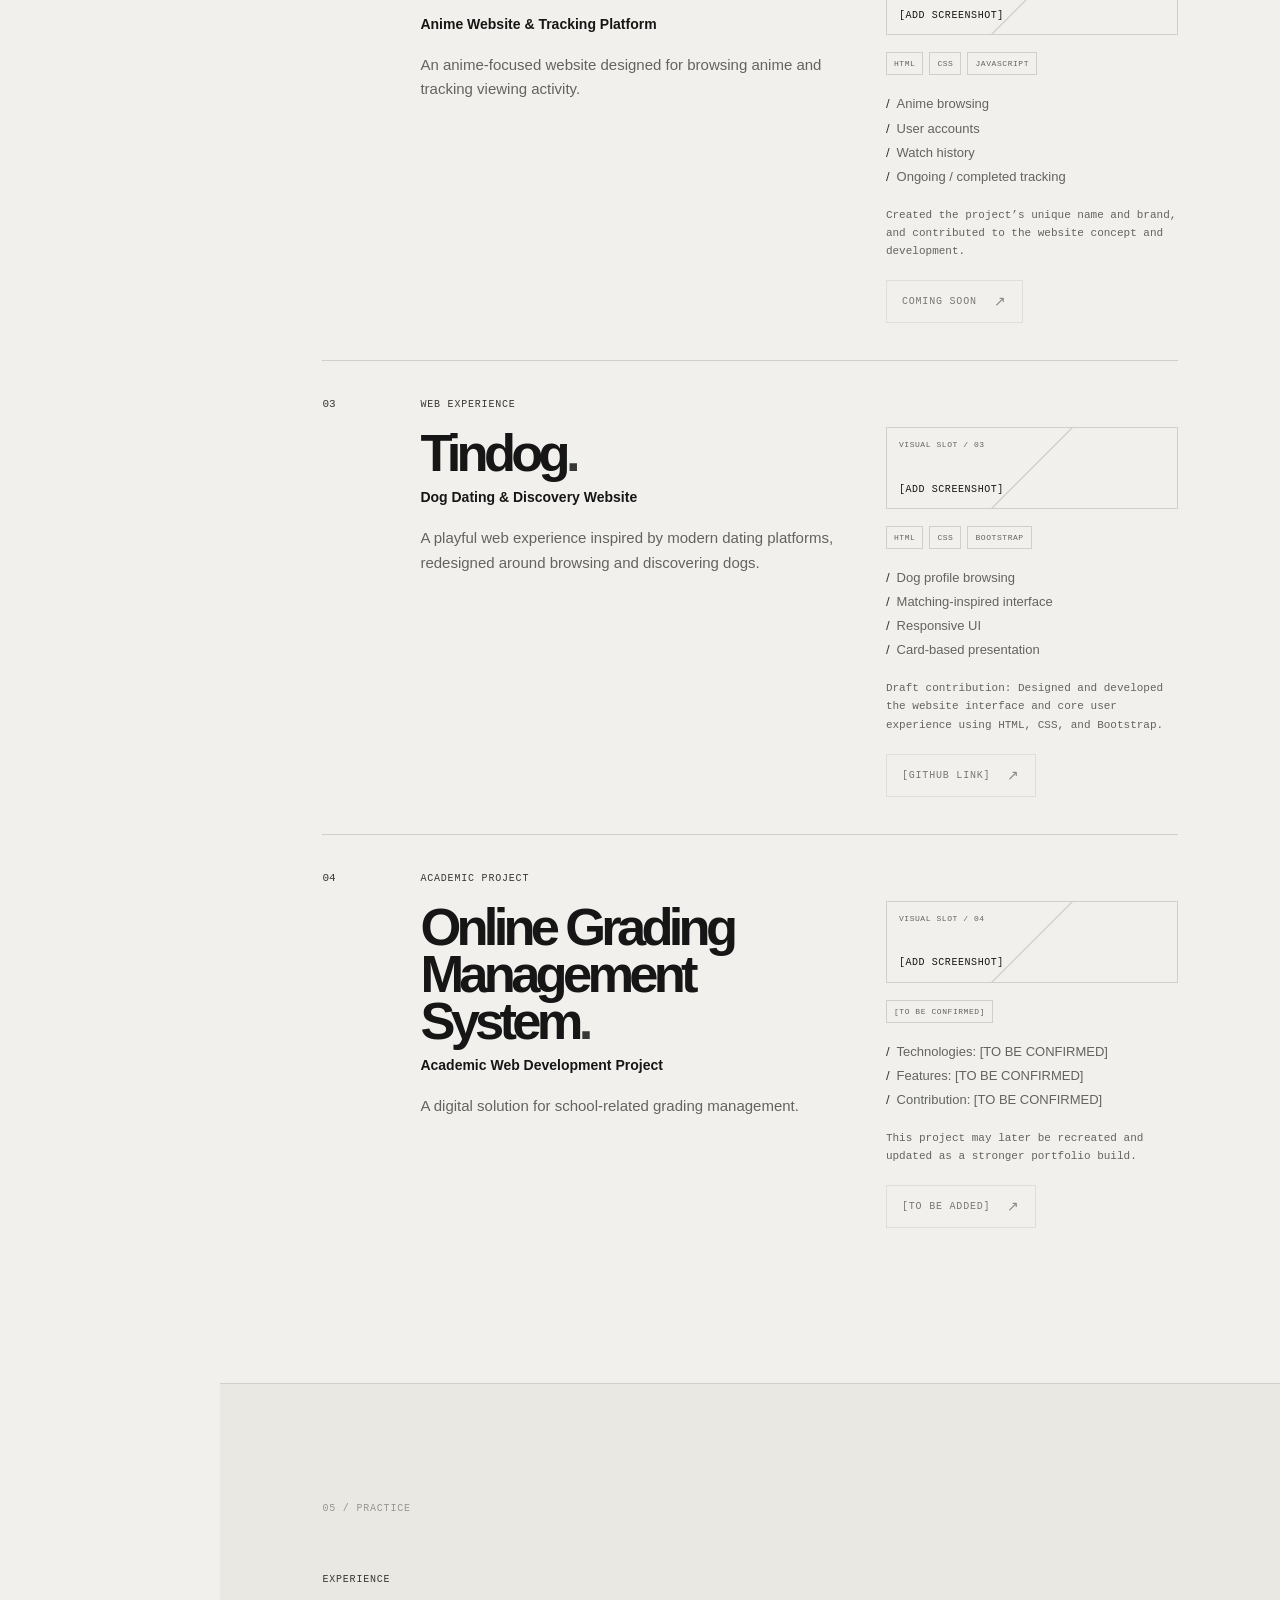
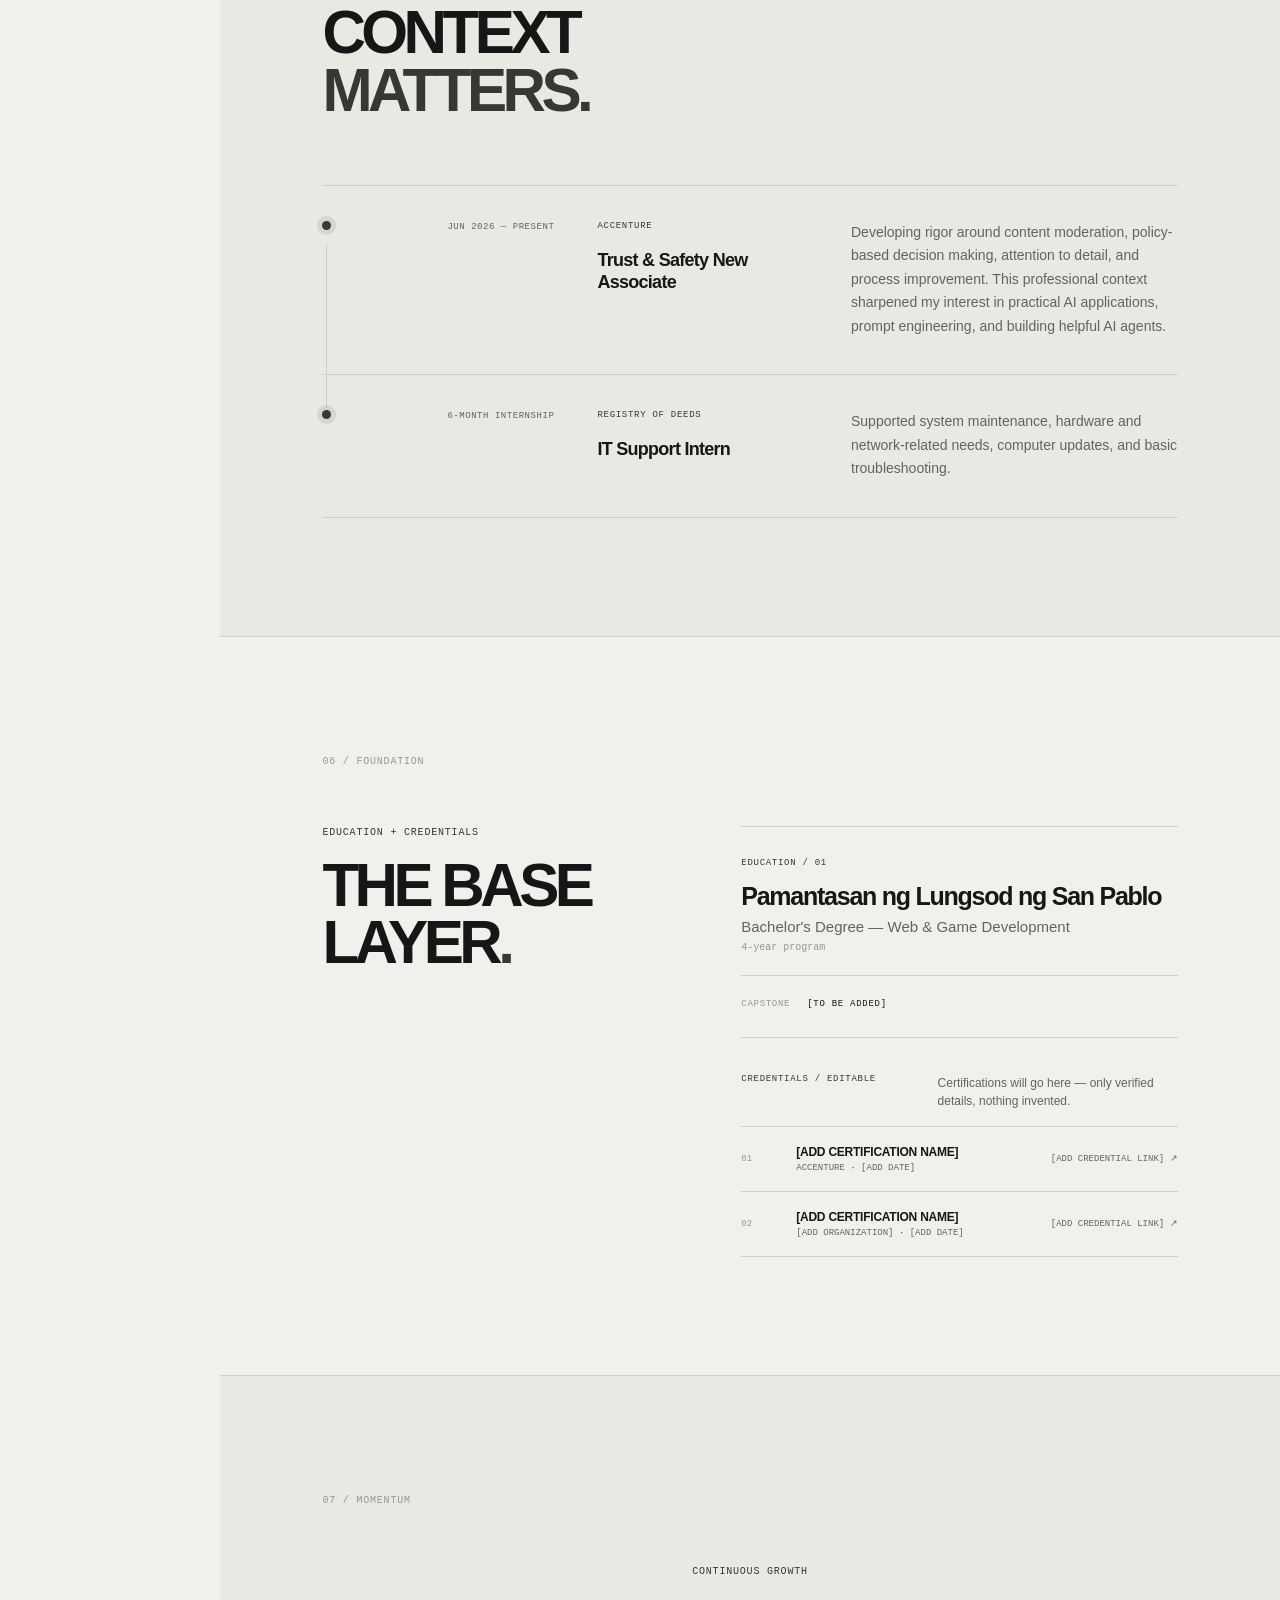
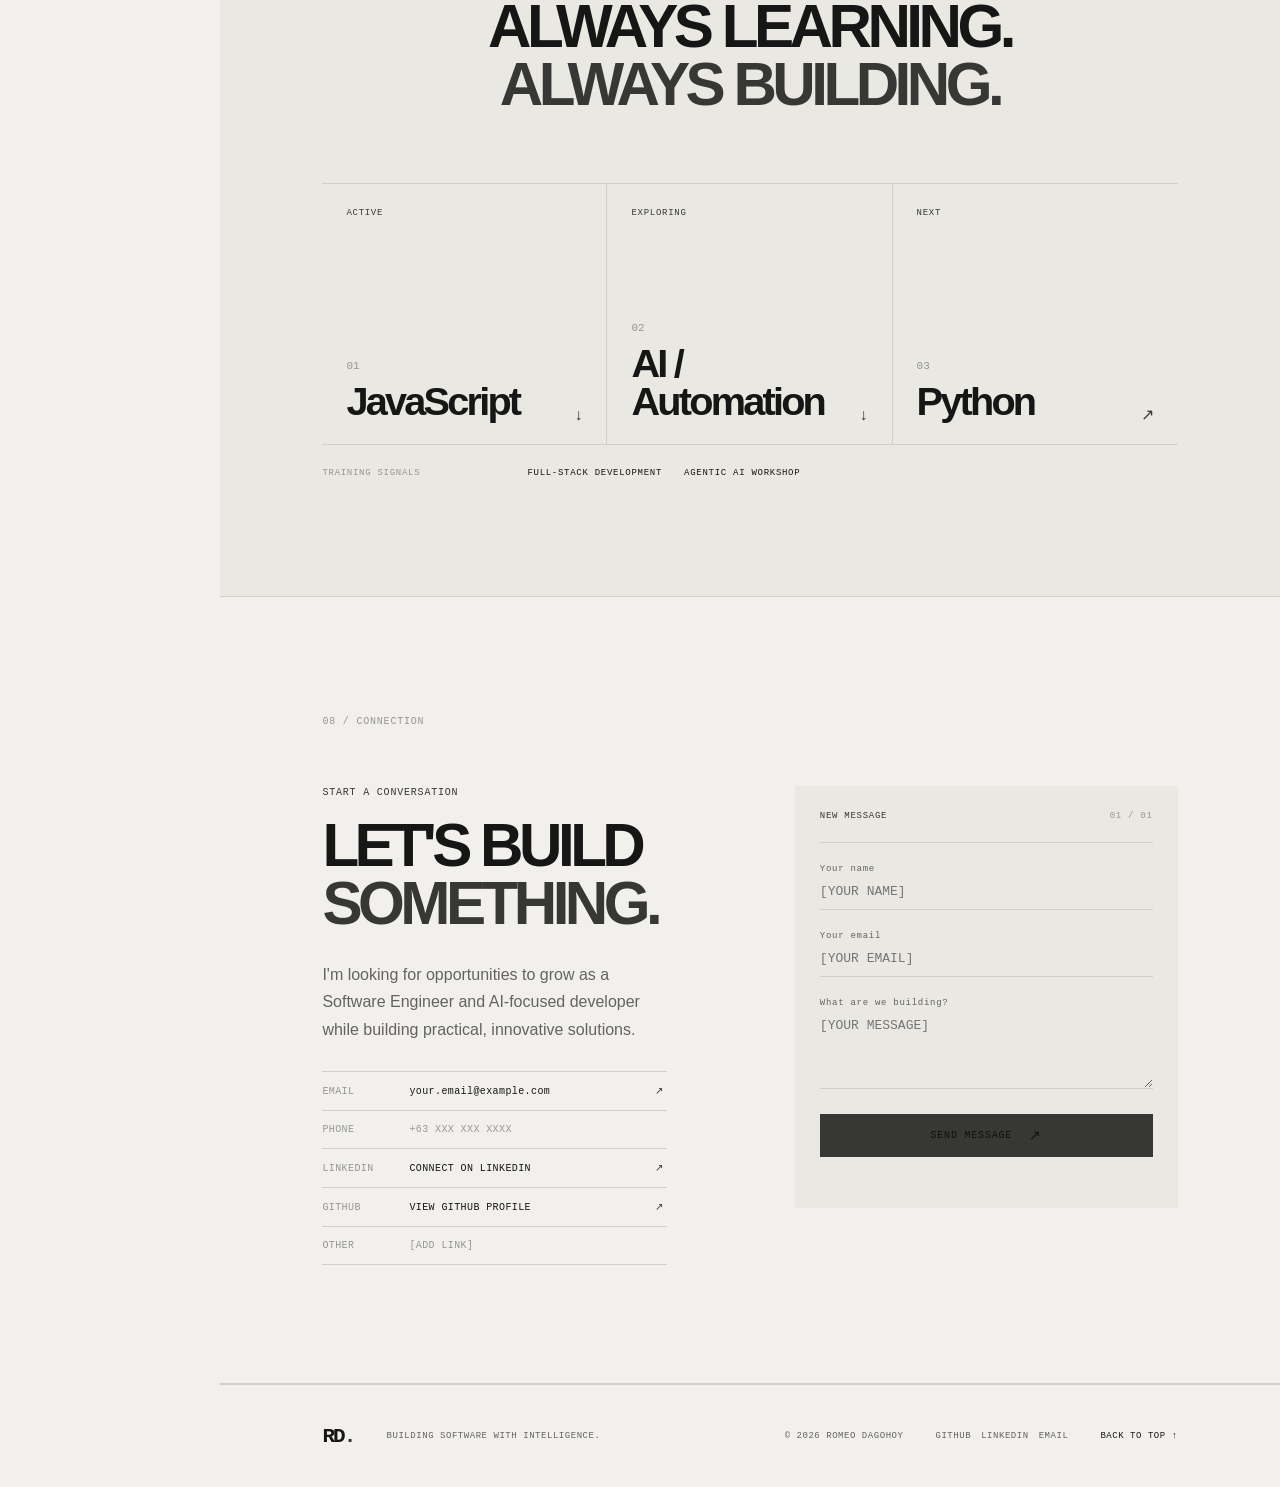
==== commit 9b7e4d34: "feat: add initial portfolio structure with HTML, CSS, and JavaScript files - Created index.html for " ====
--- a/portfolio/index.html
+++ b/portfolio/index.html
@@ -1,73 +1,375 @@
 <!doctype html>
 <html lang="en">
-<head>
-	<meta charset="utf-8">
-	<meta name="viewport" content="width=device-width, initial-scale=1">
-	<meta name="description" content="Portfolio of Romeo Dagohoy, an aspiring full-stack developer exploring practical AI solutions.">
-	<title>Romeo Dagohoy | Building Ideas</title>
-	<link rel="stylesheet" href="style.css">
-	<script>document.documentElement.dataset.theme = localStorage.getItem('romeo-theme') || (matchMedia('(prefers-color-scheme: dark)').matches ? 'dark' : 'light');</script>
-</head>
-<body>
-	<div class="ambient-grid" aria-hidden="true"></div>
-	<div class="scan-line" aria-hidden="true"></div>
-
-	<header class="mobile-header">
-		<a class="brand" href="#home">RD<span>/</span>26</a>
-		<button class="icon-button menu-toggle" type="button" aria-label="Open navigation" aria-expanded="false"><span></span><span></span></button>
-	</header>
-
-	<aside class="rail" aria-label="Primary navigation">
-		<a class="brand rail-brand" href="#home">RD<span>/</span>26</a>
-		<nav>
-			<a class="nav-link active" href="#home"><b>01</b><span>HOME</span></a>
-			<a class="nav-link" href="#about"><b>02</b><span>ABOUT</span></a>
-			<a class="nav-link" href="#skills"><b>03</b><span>SKILLS</span></a>
-			<a class="nav-link" href="#projects"><b>04</b><span>PROJECTS</span></a>
-			<a class="nav-link" href="#journey"><b>05</b><span>JOURNEY</span></a>
-			<a class="nav-link" href="#contact"><b>06</b><span>CONTACT</span></a>
-		</nav>
-		<div class="rail-bottom">
-			<button class="theme-toggle" type="button" aria-label="Switch to dark mode"><span class="theme-dot"></span><span class="theme-label">LIGHT</span></button>
-			<div class="rail-links"><a href="https://github.com/" target="_blank" rel="noreferrer">GH</a><a href="https://www.linkedin.com/" target="_blank" rel="noreferrer">LI</a><a href="mailto:[ADD EMAIL]">@</a></div>
-		</div>
-	</aside>
-
-	<main>
-		<section class="hero section" id="home">
-			<div class="hero-copy reveal">
-				<p class="eyebrow">ASPIRING FULL-STACK DEVELOPER <span class="rule"></span> 2026</p>
-				<h1>Building Ideas.<br><em>Creating Impact.</em></h1>
-				<p class="hero-text">I build web applications, explore AI-driven solutions, and turn practical problems into useful digital experiences.</p>
-				<div class="hero-actions"><a class="button button-dark" href="#projects">Explore My Work <span>↗</span></a><a class="text-link" href="#about">About Me <span>↓</span></a></div>
-				<div class="hero-meta"><span>BASED IN THE PHILIPPINES</span><span>OPEN TO OPPORTUNITIES</span></div>
-			</div>
-			<div class="robot-stage reveal" aria-label="Minimal engineering prototype illustration" role="img">
-				<div class="blueprint-mark">[ PROTOTYPE / 001 ]<br><span>ASSEMBLY STATUS: <b>IN PROGRESS</b></span></div>
-				<div class="robot" aria-hidden="true"><div class="orbit orbit-one"></div><div class="orbit orbit-two"></div><div class="robot-head"><i class="antenna"></i><span class="eye eye-left"></span><span class="eye eye-right"></span><div class="mouth"></div></div><div class="robot-neck"></div><div class="robot-body"><div class="core"></div><i class="body-line"></i></div><div class="robot-arm arm-left"></div><div class="robot-arm arm-right"></div></div>
-				<div class="readout readout-one">CORE<br><b>ACTIVE</b></div><div class="readout readout-two">ITERATION<br><b>01 / ∞</b></div><div class="crosshair">+</div>
-			</div>
-		</section>
-
-		<section class="section split-section" id="about">
-			<div class="section-heading reveal"><p class="eyebrow">02 / PROFILE</p><h2>About<br><em>Me</em></h2></div>
-			<div class="about-content"><article class="glass about-card reveal"><p>I am an Aspiring Full-Stack Developer with a growing foundation in JavaScript and a strong interest in Artificial Intelligence.</p><p>I have experience creating an AI Agent to support real-world work processes and improve productivity.</p><p>I am seeking a development role where I can apply my skills, contribute to practical solutions, and continue growing as a Full-Stack and AI Developer.</p></article><div class="profile-list glass reveal"><p class="eyebrow">DEVELOPER PROFILE</p><div><span>FOCUS</span><b>Full-Stack Development</b></div><div><span>INTEREST</span><b>Artificial Intelligence</b></div><div><span>CURRENT GROWTH</span><b>JavaScript</b></div><div><span>APPROACH</span><b>Build → Test → Improve</b></div><div><span>GOAL</span><b>Software Engineering</b></div></div></div>
-		</section>
-
-		<section class="section" id="skills"><div class="section-top reveal"><div><p class="eyebrow">03 / TOOLKIT</p><h2>Technical<br><em>Skills</em></h2></div><p class="section-note">A growing toolkit, shaped by<br>building things that work.</p></div><div class="skill-grid"><article class="skill-card reveal"><span class="skill-number">01</span><h3>Front-End</h3><p>HTML5<br>CSS3<br>JavaScript<br>Responsive Web Development</p><small>INTERMEDIATE</small></article><article class="skill-card reveal"><span class="skill-number">02</span><h3>Development</h3><p>DOM<br>Fetch API<br>Async / Await<br>Git · GitHub</p><small>GROWING</small></article><article class="skill-card reveal"><span class="skill-number">03</span><h3>Framework / Runtime</h3><p>React.js — Basic<br>Node.js — Basic</p><small>BASIC</small></article><article class="skill-card reveal"><span class="skill-number">04</span><h3>Artificial Intelligence</h3><p>AI Agent Development<br>Prompt Engineering<br>Generative AI<br>AI-assisted Productivity</p><small>GROWING</small></article></div></section>
-
-		<section class="section capabilities" id="capabilities"><div class="section-top reveal"><div><p class="eyebrow">04 / OUTPUT</p><h2>What I<br><em>Build</em></h2></div></div><div class="capability-grid"><article class="capability reveal"><span>↳ 01</span><h3>WEB EXPERIENCES</h3><p>Responsive and structured web interfaces built with HTML, CSS, and JavaScript.</p></article><article class="capability reveal"><span>↳ 02</span><h3>PRACTICAL TOOLS</h3><p>Applications designed around real-world problems and workflow improvements.</p></article><article class="capability reveal"><span>↳ 03</span><h3>AI SOLUTIONS</h3><p>AI Agents and AI-assisted solutions that support productivity and repetitive workflows.</p></article></div></section>
-
-		<section class="section projects-section" id="projects"><div class="section-top reveal"><div><p class="eyebrow">05 / SELECTED WORK</p><h2>Selected<br><em>Work</em></h2></div><p class="section-note">A collection of projects built while learning,<br>experimenting, and solving practical problems.</p></div><div class="project-grid"><article class="project-card featured reveal" data-project="agent"><div class="project-top"><span>PROJECT 01 / <b>FEATURED PROJECT</b></span><span>↗</span></div><div><p class="project-type">ARTIFICIAL INTELLIGENCE</p><h3>AI Agent<br>Assistant</h3><p class="project-description">An AI Agent created to support real-world work processes, assist with content moderation tasks, and improve productivity.</p></div><div class="project-bottom"><span>KNOWLEDGE · INSTRUCTIONS · PROMPT DESIGN</span><button class="project-link" type="button">View Case Study <span>↗</span></button></div></article><article class="project-card reveal"><div class="project-top"><span>PROJECT 02</span><span>↗</span></div><div><p class="project-type">WEB DEVELOPMENT</p><h3>AnimePlaka</h3><p class="project-description">An anime-focused web project created to practice interface development, content organization, and front-end implementation.</p></div><div class="project-bottom"><span>HTML · CSS · JAVASCRIPT</span><a class="project-link" href="#contact">View Project <span>↗</span></a></div></article><article class="project-card reveal"><div class="project-top"><span>PROJECT 03</span><span>↗</span></div><div><p class="project-type">WEB APPLICATION</p><h3>Online Grading<br>Management System</h3><p class="project-description">A web-based academic project designed to organize grading-related information and simplify academic workflows.</p></div><div class="project-bottom"><span>ACADEMIC PROJECT</span><a class="project-link" href="#contact">View Project <span>↗</span></a></div></article><article class="project-card reveal"><div class="project-top"><span>PROJECT 04</span><span>↗</span></div><div><p class="project-type">FRONT-END PROJECT</p><h3>Tindog</h3><p class="project-description">A playful responsive web project inspired by dating applications and created to practice front-end layout and interface development.</p></div><div class="project-bottom"><span>HTML · CSS</span><a class="project-link" href="#contact">View Project <span>↗</span></a></div></article></div></section>
-
-		<section class="section journey-section" id="journey"><div class="section-top reveal"><div><p class="eyebrow">06 / PROCESS</p><h2>My Development<br><em>Journey</em></h2></div><p class="section-note">Progress is a practice, not<br>a finish line.</p></div><div class="journey-track"><div class="journey-line"><span></span></div><div class="journey-step reveal"><b>01</b><h3>IDEA</h3><p>Identify problems and explore ideas worth building.</p></div><div class="journey-step reveal"><b>02</b><h3>LEARN</h3><p>Build technical foundations through continuous learning.</p></div><div class="journey-step reveal"><b>03</b><h3>BUILD</h3><p>Turn concepts into functional applications and experiments.</p></div><div class="journey-step reveal"><b>04</b><h3>IMPROVE</h3><p>Refine solutions through testing, iteration, and feedback.</p></div><div class="journey-step reveal"><b>05</b><h3>GROW</h3><p>Continue developing toward Full-Stack and AI Engineering.</p></div></div><div class="exploring glass reveal"><div><p class="eyebrow">CURRENTLY EXPLORING</p><h3>Curiosity is<br><em>the engine.</em></h3></div><div class="tags"><span>JavaScript</span><span>Full-Stack Development</span><span>Artificial Intelligence</span><span>AI Agents</span><span>Modern Web Development</span><span>Software Engineering Practices</span></div><div class="system-readout"><div><span>SYSTEM</span><b>BUILDING</b></div><div><span>CORE</span><b>ACTIVE</b></div><div><span>AI MODULE</span><b>LEARNING</b></div><div><span>PROCESS</span><b>IMPROVING</b></div><div><span>STATUS</span><b>IN PROGRESS</b></div><strong>BUILD STATUS: CONTINUOUS</strong></div></div></section>
-
-		<section class="section contact-section" id="contact"><div class="contact-copy reveal"><p class="eyebrow">07 / NEXT STEP</p><h2>Let's Build<br><em>Something.</em></h2><p>I'm looking for an opportunity to grow, contribute, and build practical software solutions with a collaborative development team.</p><div class="hero-actions"><a class="button button-dark" href="mailto:[ADD EMAIL]">Get In Touch <span>↗</span></a><a class="text-link" href="https://github.com/" target="_blank" rel="noreferrer">View GitHub <span>↗</span></a></div></div><div class="contact-details glass reveal"><div><span>EMAIL</span><a href="mailto:[ADD EMAIL]">[ADD EMAIL]</a></div><div><span>GITHUB</span><a href="https://github.com/" target="_blank" rel="noreferrer">[ADD GITHUB URL]</a></div><div><span>LINKEDIN</span><a href="https://www.linkedin.com/" target="_blank" rel="noreferrer">[ADD LINKEDIN URL]</a></div><div><span>LOCATION</span><b>PHILIPPINES</b></div></div></section>
-		<section class="final-statement"><p>GOOD SOFTWARE STARTS WITH A GOOD IDEA.</p><h2>Let's build the next one.</h2></section>
-	</main>
-	<footer><span>© 2026 Romeo Dagohoy</span><span>Built with HTML, CSS &amp; JavaScript.</span><div><a href="https://github.com/" target="_blank" rel="noreferrer">GitHub</a><a href="https://www.linkedin.com/" target="_blank" rel="noreferrer">LinkedIn</a><a href="mailto:[ADD EMAIL]">Email</a></div></footer>
-
-	<dialog class="case-study" aria-labelledby="case-title"><button class="close-dialog" type="button" aria-label="Close case study">×</button><p class="eyebrow">PROJECT 01 / CASE STUDY</p><h2 id="case-title">AI Agent Assistant</h2><div class="case-grid"><div><span>THE PROBLEM</span><p>Repetitive work processes and content moderation tasks needed more structured support.</p></div><div><span>THE APPROACH</span><p>An AI Agent was structured around clear knowledge, instructions, prompt design, and workflow support.</p></div><div><span>THE RESULT</span><p>The concept supports productivity by making recurring work easier to organize and assist.</p></div><div><span>WHAT I LEARNED</span><p>Useful AI starts with a well-defined problem, thoughtful instructions, and continual iteration.</p></div></div></dialog>
-	<script src="script.js"></script>
-</body>
+  <head>
+    <meta charset="UTF-8" />
+    <meta name="viewport" content="width=device-width, initial-scale=1.0" />
+    <meta name="theme-color" content="#111111" />
+    <meta
+      name="description"
+      content="Portfolio of Romeo Dagohoy, an aspiring Full-Stack Developer and AI Engineer focused on web development, AI automation, and practical software solutions."
+    />
+    <meta
+      property="og:title"
+      content="Romeo Dagohoy | Aspiring Full-Stack Developer & AI Engineer"
+    />
+    <meta
+      property="og:description"
+      content="Building software with intelligence — web development, AI automation, and practical software solutions."
+    />
+    <meta property="og:type" content="website" />
+    <meta name="twitter:card" content="summary" />
+    <title>
+      Romeo Dagohoy | Aspiring Full-Stack Developer &amp; AI Engineer
+    </title>
+    <meta property="og:image" content="assets/images/profile.jpg" />
+    <link
+      rel="icon"
+      href="data:image/svg+xml,%3Csvg xmlns='http://www.w3.org/2000/svg' viewBox='0 0 64 64'%3E%3Crect width='64' height='64' fill='%23111111'/%3E%3Ctext x='8' y='43' fill='%23d2d2cc' font-family='Arial' font-weight='700' font-size='29'%3ERD.%3C/text%3E%3C/svg%3E"
+    />
+    <link rel="stylesheet" href="css/style.css" />
+  </head>
+  <body>
+    <a class="skip-link" href="#main-content">Skip to content</a>
+
+    <aside class="sidebar" aria-label="Primary navigation">
+      <div class="sidebar-top">
+        <a class="brand" href="#home" aria-label="RD home"
+          >RD<span class="brand-mark">.</span></a
+        >
+        <div
+          class="portrait profile-placeholder"
+          id="profile-image"
+          role="img"
+          aria-label="Romeo Dagohoy's profile photo. An RD monogram is shown until assets/images/profile.jpg is added."
+        >
+          <img
+            id="profile-photo"
+            src="assets/images/profile.jpg"
+            alt="Romeo Dagohoy"
+          />
+          <span>RD</span>
+        </div>
+        <p class="profile-note">
+          Aspiring<br />Software Engineer<br />AI Engineer
+        </p>
+      </div>
+      <nav class="desktop-nav" id="desktop-nav"></nav>
+      <div class="sidebar-bottom">
+        <div class="social-links" id="social-links"></div>
+        <button
+          class="theme-toggle"
+          id="theme-toggle"
+          type="button"
+          aria-label="Switch to light theme"
+          aria-pressed="false"
+        >
+          <span class="theme-toggle__sun" aria-hidden="true">☼</span>
+          <span class="theme-toggle__label">LIGHT MODE</span>
+          <span class="theme-toggle__orb" aria-hidden="true"></span>
+        </button>
+      </div>
+    </aside>
+
+    <header class="mobile-header">
+      <a class="brand" href="#home" aria-label="RD home"
+        >RD<span class="brand-mark">.</span></a
+      >
+      <div class="mobile-header-actions">
+        <button
+          class="mobile-theme"
+          id="mobile-theme-toggle"
+          type="button"
+          aria-label="Switch theme"
+        >
+          ☼
+        </button>
+        <button
+          class="menu-toggle"
+          id="menu-toggle"
+          type="button"
+          aria-expanded="false"
+          aria-controls="mobile-menu"
+        >
+          <span class="sr-only">Open menu</span><i></i><i></i>
+        </button>
+      </div>
+      <nav
+        class="mobile-menu"
+        id="mobile-menu"
+        aria-label="Mobile navigation"
+      ></nav>
+    </header>
+
+    <main id="main-content">
+      <section class="hero section" id="home" data-nav="HOME">
+        <div class="grid-noise" aria-hidden="true"></div>
+        <div class="section-index hero-index">00 / RD BUILD SYSTEM</div>
+        <div class="hero-layout">
+          <div class="hero-copy">
+            <p class="eyebrow">
+              <span class="live-dot"></span> OPEN TO SOFTWARE ENGINEERING &amp;
+              AI OPPORTUNITIES
+            </p>
+            <h1 class="hero-title">
+              <span>BUILDING</span><span>SOFTWARE</span><span>WITH</span
+              ><span class="accent-text"
+                >INTELLIGENCE<span class="title-dot">.</span></span
+              >
+            </h1>
+            <div class="hero-bottom">
+              <p class="hero-subtitle">
+                Full-Stack Development <em>×</em> AI &amp; Automation
+              </p>
+              <p class="hero-intro">
+                A curious builder learning in public, one useful system at a
+                time.
+              </p>
+            </div>
+            <div class="hero-actions" id="hero-actions"></div>
+          </div>
+          <div class="status-panel reveal" aria-label="Current build status">
+            <div class="panel-header">
+              <span>RD / BUILD STATE</span><span class="panel-pulse">LIVE</span>
+            </div>
+            <div class="status-rows" id="status-rows"></div>
+            <div class="panel-status">
+              <span>STATUS</span><strong>ALWAYS LEARNING</strong>
+            </div>
+          </div>
+        </div>
+        <a class="scroll-cue" href="#about"
+          ><span>SCROLL TO EXPLORE</span><i aria-hidden="true"></i
+        ></a>
+      </section>
+
+      <section
+        class="build-state section section--inset"
+        aria-labelledby="build-state-heading"
+      >
+        <div class="section-index">01 / THE METHOD</div>
+        <div class="build-state__top reveal">
+          <div>
+            <p class="eyebrow">SIGNATURE INTERACTION</p>
+            <h2 id="build-state-heading">
+              FROM CURIOSITY<br />TO <span>CAPABILITY.</span>
+            </h2>
+          </div>
+          <p>
+            Each project is a chance to make an idea more useful, learn what
+            breaks, and build again with more intention.
+          </p>
+        </div>
+        <button
+          class="build-machine reveal"
+          id="build-machine"
+          type="button"
+          aria-label="Advance the build state. Current state: Learn"
+        >
+          <span class="machine-prompt">RD@BUILD:~$</span>
+          <span class="machine-states" id="machine-states"></span>
+          <span class="machine-hint">CLICK TO ADVANCE <b>↗</b></span>
+        </button>
+      </section>
+
+      <section
+        class="about section"
+        id="about"
+        data-nav="ABOUT"
+        aria-labelledby="about-heading"
+      >
+        <div class="section-index">02 / ORIGIN</div>
+        <div class="about-grid">
+          <h2 id="about-heading" class="reveal">
+            A CURIOUS BUILDER<br />WHO LEARNS <span>BY CREATING.</span>
+          </h2>
+          <div class="about-copy reveal">
+            <p>
+              I became interested in software development after seeing how
+              experienced engineers turn code into useful websites and
+              applications. That possibility stuck with me.
+            </p>
+            <p>
+              Now I build web experiences, explore AI agents, and look for ways
+              automation can make work clearer and more efficient. I am working
+              toward becoming a highly skilled Full-Stack Developer who creates
+              practical, intelligent solutions.
+            </p>
+            <div class="traits" id="traits"></div>
+          </div>
+        </div>
+        <div class="interest-strip reveal">
+          <span>PERSONAL SIGNALS</span
+          ><span>TRAVEL / CURIOSITY + EXPLORATION</span
+          ><span>ANIME / CREATIVITY + IMAGINATION</span>
+        </div>
+      </section>
+
+      <section
+        class="skills section section--inset"
+        id="skills"
+        data-nav="SKILLS"
+        aria-labelledby="skills-heading"
+      >
+        <div class="section-index">03 / TOOLKIT</div>
+        <div class="section-heading reveal">
+          <div>
+            <p class="eyebrow">CURRENT CAPABILITIES</p>
+            <h2 id="skills-heading">
+              TOOLS FOR<br /><span>MAKING THINGS.</span>
+            </h2>
+          </div>
+          <p>
+            No inflated metrics. Just an honest snapshot of what I am using,
+            learning, and growing into.
+          </p>
+        </div>
+        <div class="skills-layout">
+          <div class="skill-list reveal" id="skill-list"></div>
+          <div class="learning-panel reveal">
+            <span class="panel-label">IN THE QUEUE / 2026</span>
+            <h3>Currently<br />learning<span>.</span></h3>
+            <div id="learning-list"></div>
+            <p>Growth is part of the system.</p>
+          </div>
+        </div>
+      </section>
+
+      <section
+        class="projects section"
+        id="projects"
+        data-nav="PROJECTS"
+        aria-labelledby="projects-heading"
+      >
+        <div class="section-index">04 / SELECTED BUILDS</div>
+        <div class="section-heading reveal">
+          <div>
+            <p class="eyebrow">PRACTICAL EXPLORATION</p>
+            <h2 id="projects-heading">BUILT TO<br /><span>LEARN.</span></h2>
+          </div>
+          <p>
+            Projects are where the learning becomes tangible — shaping ideas
+            into interfaces, workflows, and more useful systems.
+          </p>
+        </div>
+        <div id="project-list"></div>
+      </section>
+
+      <section
+        class="experience section section--inset"
+        id="experience"
+        data-nav="EXPERIENCE"
+        aria-labelledby="experience-heading"
+      >
+        <div class="section-index">05 / PRACTICE</div>
+        <div class="section-heading reveal">
+          <div>
+            <p class="eyebrow">EXPERIENCE</p>
+            <h2 id="experience-heading">CONTEXT<br /><span>MATTERS.</span></h2>
+          </div>
+        </div>
+        <div class="timeline" id="experience-list"></div>
+      </section>
+
+      <section
+        class="education section"
+        id="education"
+        data-nav="EDUCATION"
+        aria-labelledby="education-heading"
+      >
+        <div class="section-index">06 / FOUNDATION</div>
+        <div class="education-layout">
+          <div class="reveal">
+            <p class="eyebrow">EDUCATION + CREDENTIALS</p>
+            <h2 id="education-heading">THE BASE<br />LAYER<span>.</span></h2>
+          </div>
+          <div class="education-content reveal" id="education-content"></div>
+        </div>
+      </section>
+
+      <section
+        class="learning section section--inset"
+        id="learning"
+        data-nav="LEARNING"
+        aria-labelledby="learning-heading"
+      >
+        <div class="section-index">07 / MOMENTUM</div>
+        <div class="learning-head reveal">
+          <p class="eyebrow">CONTINUOUS GROWTH</p>
+          <h2 id="learning-heading">
+            ALWAYS LEARNING.<br /><span>ALWAYS BUILDING.</span>
+          </h2>
+        </div>
+        <div class="learning-track reveal" id="learning-track"></div>
+        <div class="training reveal">
+          <span>TRAINING SIGNALS</span>
+          <div>
+            <strong>FULL-STACK DEVELOPMENT</strong
+            ><strong>AGENTIC AI WORKSHOP</strong>
+          </div>
+        </div>
+      </section>
+
+      <section
+        class="contact section"
+        id="contact"
+        data-nav="CONTACT"
+        aria-labelledby="contact-heading"
+      >
+        <div class="section-index">08 / CONNECTION</div>
+        <div class="contact-grid">
+          <div class="contact-copy reveal">
+            <p class="eyebrow">START A CONVERSATION</p>
+            <h2 id="contact-heading">
+              LET'S BUILD<br /><span>SOMETHING.</span>
+            </h2>
+            <p>
+              I'm looking for opportunities to grow as a Software Engineer and
+              AI-focused developer while building practical, innovative
+              solutions.
+            </p>
+            <div class="contact-details" id="contact-details"></div>
+          </div>
+          <form class="contact-form reveal" id="contact-form">
+            <div class="form-header">
+              <span>NEW MESSAGE</span><span>01 / 01</span>
+            </div>
+            <label
+              >Your name<input
+                name="name"
+                autocomplete="name"
+                placeholder="[YOUR NAME]"
+                required /></label
+            ><label
+              >Your email<input
+                name="email"
+                type="email"
+                autocomplete="email"
+                placeholder="[YOUR EMAIL]"
+                required /></label
+            ><label
+              >What are we building?<textarea
+                name="message"
+                rows="4"
+                placeholder="[YOUR MESSAGE]"
+                required
+              ></textarea></label
+            ><button class="button button--solid" type="submit">
+              SEND MESSAGE <span>↗</span>
+            </button>
+            <p class="form-message" id="form-message" aria-live="polite"></p>
+          </form>
+        </div>
+      </section>
+    </main>
+
+    <footer>
+      <a class="brand" href="#home">RD<span class="brand-mark">.</span></a>
+      <p>BUILDING SOFTWARE WITH INTELLIGENCE.</p>
+      <p>© 2026 ROMEO DAGOHOY</p>
+      <div class="footer-links" id="footer-links"></div>
+      <a class="back-top" href="#home">BACK TO TOP ↑</a>
+    </footer>
+    <script src="js/data.js"></script>
+    <script src="js/script.js"></script>
+  </body>
 </html>
--- a/portfolio/css/style.css
+++ b/portfolio/css/style.css
@@ -0,0 +1,1784 @@
+:root {
+  --bg: #111111;
+  --surface: #171717;
+  --surface-alt: #1d1d1d;
+  --text: #f2f2f0;
+  --muted: #989896;
+  --faint: #5e5e5b;
+  --line: #2c2c2a;
+  --accent: #d2d2cc;
+  --accent-dim: rgba(210, 210, 204, 0.12);
+  --sidebar: 220px;
+  --sans: Inter, Arial, Helvetica, sans-serif;
+  --mono: "SFMono-Regular", Consolas, "Liberation Mono", monospace;
+  color-scheme: dark;
+}
+:root[data-theme="light"] {
+  --bg: #f1f0ec;
+  --surface: #e9e8e2;
+  --surface-alt: #e1e0da;
+  --text: #161616;
+  --muted: #636360;
+  --faint: #969693;
+  --line: #d0cfca;
+  --accent: #373735;
+  --accent-dim: rgba(55, 55, 53, 0.1);
+  color-scheme: light;
+}
+* {
+  box-sizing: border-box;
+}
+html {
+  scroll-behavior: smooth;
+}
+body {
+  margin: 0;
+  background: var(--bg);
+  color: var(--text);
+  font-family: var(--sans);
+  transition:
+    background 0.35s,
+    color 0.35s;
+}
+body.menu-open {
+  overflow: hidden;
+}
+a {
+  color: inherit;
+  text-decoration: none;
+}
+button,
+input,
+textarea {
+  font: inherit;
+}
+button {
+  color: inherit;
+}
+::selection {
+  background: var(--accent);
+  color: #071111;
+}
+.sr-only {
+  position: absolute;
+  width: 1px;
+  height: 1px;
+  padding: 0;
+  margin: -1px;
+  overflow: hidden;
+  clip: rect(0, 0, 0, 0);
+  white-space: nowrap;
+  border: 0;
+}
+.skip-link {
+  position: fixed;
+  left: 16px;
+  top: -55px;
+  padding: 10px;
+  background: var(--accent);
+  color: #071111;
+  z-index: 99;
+  font-family: var(--mono);
+  font-size: 12px;
+}
+.skip-link:focus {
+  top: 16px;
+}
+.sidebar {
+  position: fixed;
+  z-index: 20;
+  inset: 0 auto 0 0;
+  width: var(--sidebar);
+  padding: 31px 25px 25px;
+  border-right: 1px solid var(--line);
+  background: var(--bg);
+  display: flex;
+  flex-direction: column;
+  justify-content: space-between;
+}
+.brand {
+  display: inline-flex;
+  align-items: baseline;
+  font-size: 27px;
+  font-weight: 800;
+  letter-spacing: -0.09em;
+  line-height: 1;
+}
+.brand-mark,
+.title-dot,
+h2 span,
+h3 span {
+  color: var(--accent);
+}
+.sidebar-top {
+  display: grid;
+  gap: 20px;
+}
+.sidebar-top .brand {
+  justify-self: center;
+}
+.portrait {
+  width: 68px;
+  height: 68px;
+  border: 1px solid var(--accent);
+  border-radius: 50%;
+  justify-self: center;
+  position: relative;
+  display: grid;
+  place-items: center;
+  isolation: isolate;
+  overflow: hidden;
+}
+.portrait::before,
+.portrait::after {
+  content: "";
+  position: absolute;
+  border: 1px solid var(--line);
+  border-radius: 50%;
+  width: 86px;
+  height: 46px;
+  z-index: -1;
+}
+.portrait::after {
+  transform: rotate(90deg);
+}
+.portrait span {
+  font-family: var(--mono);
+  font-size: 15px;
+  letter-spacing: -0.1em;
+}
+.profile-note,
+.section-index,
+.eyebrow,
+.panel-label {
+  margin: 0;
+  font: 10px/1.3 var(--mono);
+  letter-spacing: 0.08em;
+  color: var(--muted);
+}
+.profile-note {
+  text-align: center;
+}
+.profile-note span {
+  color: var(--accent);
+}
+.desktop-nav {
+  display: grid;
+  gap: 3px;
+  margin: auto 0;
+}
+.desktop-nav a {
+  display: flex;
+  gap: 12px;
+  align-items: center;
+  padding: 7px 0;
+  font: 11px var(--mono);
+  letter-spacing: 0.08em;
+  color: var(--muted);
+  transition: color 0.2s;
+}
+.desktop-nav a span {
+  color: var(--faint);
+  font-size: 9px;
+}
+.desktop-nav a:hover,
+.desktop-nav a.is-active {
+  color: var(--text);
+}
+.desktop-nav a.is-active span {
+  color: var(--accent);
+}
+.sidebar-bottom {
+  display: grid;
+  gap: 24px;
+}
+.social-links {
+  display: grid;
+  gap: 8px;
+}
+.social-links a,
+.placeholder-link {
+  font: 10px var(--mono);
+  letter-spacing: 0.08em;
+  color: var(--muted);
+}
+.social-links a:hover {
+  color: var(--accent);
+}
+.social-links span:not(.placeholder-link) {
+  color: var(--accent);
+}
+.placeholder-link {
+  opacity: 0.7;
+  cursor: help;
+}
+.theme-toggle {
+  border: 1px solid var(--line);
+  background: transparent;
+  height: 37px;
+  padding: 0 9px;
+  display: flex;
+  align-items: center;
+  gap: 7px;
+  cursor: pointer;
+  font: 9px var(--mono);
+  letter-spacing: 0.07em;
+  transition: border-color 0.2s;
+}
+.theme-toggle:hover {
+  border-color: var(--accent);
+}
+.theme-toggle__sun {
+  color: var(--accent);
+  font-size: 15px;
+}
+.theme-toggle__orb {
+  width: 6px;
+  height: 6px;
+  border-radius: 50%;
+  background: var(--accent);
+  margin-left: auto;
+}
+.mobile-header {
+  display: none;
+}
+main {
+  margin-left: var(--sidebar);
+  overflow: hidden;
+}
+.section {
+  padding: 118px clamp(30px, 8vw, 140px);
+  position: relative;
+  border-bottom: 1px solid var(--line);
+}
+.section--inset {
+  background: var(--surface);
+}
+.section-index {
+  color: var(--faint);
+  margin-bottom: 58px;
+}
+.eyebrow {
+  color: var(--accent);
+  margin-bottom: 18px;
+}
+.live-dot {
+  display: inline-block;
+  width: 6px;
+  height: 6px;
+  background: var(--accent);
+  border-radius: 50%;
+  margin-right: 8px;
+  box-shadow: 0 0 0 4px var(--accent-dim);
+  animation: pulse 2s infinite;
+}
+.hero {
+  min-height: 100vh;
+  display: flex;
+  flex-direction: column;
+  padding-top: 31px;
+}
+.hero-index {
+  margin-bottom: auto;
+}
+.grid-noise {
+  position: absolute;
+  inset: 0;
+  pointer-events: none;
+  opacity: 0.32;
+  background-image:
+    linear-gradient(var(--line) 1px, transparent 1px),
+    linear-gradient(90deg, var(--line) 1px, transparent 1px);
+  background-size: 72px 72px;
+  mask-image: linear-gradient(to bottom, black, transparent 70%);
+}
+.hero-layout {
+  max-width: 1180px;
+  width: 100%;
+  margin: auto 0;
+  display: grid;
+  grid-template-columns: minmax(0, 1fr) 285px;
+  gap: 5vw;
+  align-items: end;
+  position: relative;
+}
+.hero-copy {
+  max-width: 820px;
+}
+.hero-title {
+  margin: 20px 0 34px;
+  font-size: clamp(46px, 7vw, 108px);
+  line-height: 0.91;
+  letter-spacing: -0.08em;
+  font-weight: 800;
+}
+.hero-title span {
+  display: block;
+  animation: title-rise 0.8s both;
+}
+.hero-title span:nth-child(2) {
+  animation-delay: 0.07s;
+}
+.hero-title span:nth-child(3) {
+  animation-delay: 0.14s;
+}
+.hero-title span:nth-child(4) {
+  animation-delay: 0.21s;
+}
+.accent-text {
+  color: var(--accent);
+}
+.title-dot {
+  color: var(--text);
+}
+.hero-bottom {
+  display: flex;
+  gap: 42px;
+  align-items: flex-start;
+  border-top: 1px solid var(--line);
+  padding-top: 16px;
+  max-width: 640px;
+}
+.hero-subtitle {
+  margin: 0;
+  font-size: 14px;
+  font-weight: 700;
+  line-height: 1.55;
+}
+.hero-subtitle em {
+  color: var(--accent);
+  font-style: normal;
+  padding: 0 5px;
+}
+.hero-intro {
+  margin: 0;
+  color: var(--muted);
+  font-size: 13px;
+  line-height: 1.6;
+  max-width: 250px;
+}
+.hero-actions {
+  display: flex;
+  gap: 10px;
+  align-items: center;
+  margin-top: 31px;
+}
+.button {
+  display: inline-flex;
+  align-items: center;
+  justify-content: center;
+  gap: 17px;
+  min-height: 43px;
+  padding: 0 15px;
+  border: 1px solid var(--text);
+  font: 10px var(--mono);
+  letter-spacing: 0.08em;
+  transition:
+    transform 0.2s,
+    background 0.2s,
+    color 0.2s,
+    border 0.2s;
+}
+.button:hover {
+  transform: translate(-2px, -2px);
+}
+.button span {
+  color: var(--accent);
+  font-size: 14px;
+}
+.button--solid {
+  color: #08201f;
+  background: var(--accent);
+  border-color: var(--accent);
+}
+.button--solid span {
+  color: #08201f;
+}
+.button--outline {
+  border-color: var(--line);
+}
+.button--outline:hover {
+  border-color: var(--accent);
+}
+.button--disabled {
+  opacity: 0.55;
+  cursor: help;
+}
+.resume-status {
+  font: 10px var(--mono);
+  letter-spacing: 0.07em;
+  color: var(--muted);
+  border-bottom: 1px dashed var(--faint);
+  cursor: help;
+}
+.status-panel {
+  border: 1px solid var(--line);
+  background: color-mix(in srgb, var(--bg) 86%, transparent);
+  backdrop-filter: blur(6px);
+}
+.panel-header,
+.panel-status {
+  padding: 14px 15px;
+  display: flex;
+  justify-content: space-between;
+  font: 9px var(--mono);
+  letter-spacing: 0.08em;
+  border-bottom: 1px solid var(--line);
+}
+.panel-pulse {
+  color: var(--accent);
+}
+.status-row {
+  padding: 14px 15px;
+  display: flex;
+  align-items: center;
+  justify-content: space-between;
+  border-bottom: 1px solid var(--line);
+  font: 10px var(--mono);
+  letter-spacing: 0.06em;
+}
+.status-symbol {
+  width: 8px;
+  height: 8px;
+  border: 1px solid var(--accent);
+  border-radius: 50%;
+}
+.status-symbol--complete {
+  background: var(--accent);
+  box-shadow: 0 0 10px var(--accent);
+}
+.status-symbol--partial {
+  border-width: 3px;
+  border-left-color: transparent;
+  transform: rotate(-45deg);
+}
+.status-symbol--queued {
+  border-color: var(--muted);
+}
+.panel-status {
+  border: 0;
+  display: grid;
+  gap: 7px;
+  color: var(--muted);
+}
+.panel-status strong {
+  color: var(--text);
+  font-weight: 500;
+}
+.scroll-cue {
+  display: flex;
+  align-items: center;
+  gap: 11px;
+  margin-top: auto;
+  position: relative;
+  font: 9px var(--mono);
+  letter-spacing: 0.08em;
+  color: var(--muted);
+}
+.scroll-cue i {
+  width: 26px;
+  height: 1px;
+  background: var(--accent);
+  position: relative;
+}
+.scroll-cue i::after {
+  content: "";
+  position: absolute;
+  right: 0;
+  top: -2px;
+  border: 3px solid transparent;
+  border-left-color: var(--accent);
+}
+.build-state__top,
+.section-heading {
+  display: flex;
+  align-items: flex-end;
+  justify-content: space-between;
+  gap: 40px;
+  margin-bottom: 65px;
+}
+.build-state__top h2,
+.section-heading h2,
+.about h2,
+.education h2,
+.learning h2,
+.contact h2 {
+  margin: 0;
+  font-size: clamp(35px, 4.7vw, 68px);
+  line-height: 0.96;
+  letter-spacing: -0.075em;
+}
+.build-state__top > p,
+.section-heading > p {
+  max-width: 305px;
+  margin: 0 0 5px;
+  color: var(--muted);
+  font-size: 14px;
+  line-height: 1.65;
+}
+.build-machine {
+  width: 100%;
+  border: 1px solid var(--line);
+  background: var(--bg);
+  padding: clamp(24px, 5vw, 60px);
+  text-align: left;
+  cursor: pointer;
+  position: relative;
+  overflow: hidden;
+  transition: border-color 0.25s;
+}
+.build-machine:hover {
+  border-color: var(--accent);
+}
+.machine-prompt,
+.machine-hint {
+  display: block;
+  font: 10px var(--mono);
+  letter-spacing: 0.08em;
+  color: var(--muted);
+}
+.machine-states {
+  display: flex;
+  align-items: center;
+  gap: clamp(7px, 2vw, 23px);
+  padding: 45px 0 34px;
+}
+.machine-states span {
+  font-size: clamp(24px, 4.3vw, 64px);
+  font-weight: 800;
+  letter-spacing: -0.07em;
+  color: var(--faint);
+  transition:
+    color 0.35s,
+    transform 0.35s;
+}
+.machine-states span.is-active {
+  color: var(--accent);
+  transform: translateY(-5px);
+}
+.machine-states span.is-done {
+  color: var(--text);
+}
+.machine-states i {
+  color: var(--accent);
+  font-style: normal;
+}
+.machine-hint b {
+  color: var(--accent);
+  font-size: 15px;
+  float: right;
+}
+.about-grid {
+  display: grid;
+  grid-template-columns: 1.2fr 0.8fr;
+  gap: 10vw;
+  align-items: start;
+}
+.about-copy {
+  padding-top: 8px;
+}
+.about-copy > p {
+  margin: 0 0 18px;
+  font-size: 16px;
+  line-height: 1.75;
+  color: var(--muted);
+}
+.about-copy > p:first-child {
+  color: var(--text);
+}
+.traits {
+  display: flex;
+  flex-wrap: wrap;
+  gap: 8px;
+  margin-top: 35px;
+}
+.traits span {
+  padding: 8px 9px;
+  border: 1px solid var(--line);
+  font: 9px var(--mono);
+  letter-spacing: 0.07em;
+}
+.traits i {
+  color: var(--accent);
+  font-style: normal;
+  margin-right: 5px;
+}
+.interest-strip {
+  border-top: 1px solid var(--line);
+  border-bottom: 1px solid var(--line);
+  margin-top: 98px;
+  padding: 16px 0;
+  display: flex;
+  gap: clamp(25px, 6vw, 90px);
+  font: 9px var(--mono);
+  letter-spacing: 0.08em;
+  color: var(--muted);
+}
+.interest-strip span:first-child {
+  color: var(--accent);
+}
+.skills-layout {
+  display: grid;
+  grid-template-columns: minmax(0, 1fr) minmax(250px, 0.62fr);
+  gap: 24px;
+}
+.skill-list {
+  border-top: 1px solid var(--line);
+}
+.skill-list__header,
+.skill-row {
+  display: grid;
+  grid-template-columns: 1fr 130px;
+  gap: 15px;
+  align-items: center;
+  border-bottom: 1px solid var(--line);
+  padding: 14px 0;
+}
+.skill-list__header {
+  font: 9px var(--mono);
+  letter-spacing: 0.08em;
+  color: var(--faint);
+}
+.skill-row > span {
+  display: flex;
+  gap: 12px;
+  font-size: 13px;
+  font-weight: 700;
+}
+.skill-row i {
+  font: 9px var(--mono);
+  font-style: normal;
+  color: var(--faint);
+  padding-top: 3px;
+}
+.skill-row b {
+  justify-self: start;
+  font: 9px var(--mono);
+  letter-spacing: 0.08em;
+  color: var(--accent);
+}
+.learning-panel {
+  background: var(--bg);
+  padding: 30px;
+  display: flex;
+  flex-direction: column;
+  min-height: 412px;
+}
+.learning-panel h3 {
+  margin: 38px 0 23px;
+  font-size: clamp(29px, 3vw, 44px);
+  letter-spacing: -0.07em;
+  line-height: 0.95;
+}
+.learning-panel h3 span {
+  color: var(--accent);
+}
+.learning-panel > div {
+  border-top: 1px solid var(--line);
+}
+.learning-panel > div div {
+  display: grid;
+  grid-template-columns: 31px 1fr 12px;
+  align-items: center;
+  padding: 14px 0;
+  border-bottom: 1px solid var(--line);
+  font: 11px var(--mono);
+  letter-spacing: 0.03em;
+}
+.learning-panel > div span {
+  color: var(--faint);
+  font-size: 9px;
+}
+.learning-panel > div i {
+  font-style: normal;
+  color: var(--accent);
+}
+.learning-panel > p {
+  margin: auto 0 0;
+  color: var(--muted);
+  font: 11px var(--mono);
+}
+.projects .section-heading {
+  margin-bottom: 48px;
+}
+.project {
+  border-top: 1px solid var(--line);
+}
+.project--featured {
+  background: var(--surface-alt);
+  padding: 0 clamp(20px, 4vw, 48px) 40px;
+}
+.project-bar {
+  min-height: 50px;
+  border-bottom: 1px solid var(--line);
+  display: flex;
+  justify-content: space-between;
+  align-items: center;
+  gap: 20px;
+  color: var(--muted);
+  font: 9px var(--mono);
+  letter-spacing: 0.08em;
+}
+.featured-grid {
+  display: grid;
+  grid-template-columns: 1.05fr 0.95fr;
+  gap: 50px;
+  padding: 54px 0 43px;
+}
+.project h3 {
+  margin: 0;
+  font-size: clamp(38px, 5.4vw, 77px);
+  line-height: 0.9;
+  letter-spacing: -0.09em;
+}
+.project-subtitle {
+  margin: 13px 0 21px;
+  font-size: 14px;
+  font-weight: 700;
+}
+.project-description {
+  color: var(--muted);
+  font-size: 14px;
+  line-height: 1.72;
+  max-width: 540px;
+}
+.tag-list {
+  display: flex;
+  gap: 6px;
+  flex-wrap: wrap;
+}
+.tag-list span {
+  border: 1px solid var(--line);
+  padding: 6px 7px;
+  font: 8px var(--mono);
+  letter-spacing: 0.07em;
+  color: var(--muted);
+}
+.featured-meta {
+  display: grid;
+  grid-template-columns: 1fr 1fr;
+  gap: 23px;
+  margin-top: 36px;
+}
+.featured-meta div {
+  display: grid;
+  gap: 9px;
+}
+.featured-meta span,
+.learned > span {
+  font: 9px var(--mono);
+  letter-spacing: 0.08em;
+  color: var(--faint);
+}
+.featured-meta b {
+  font: 11px/1.55 var(--mono);
+  font-weight: 400;
+  color: var(--text);
+}
+.agent-console {
+  border: 1px solid var(--line);
+  background: var(--bg);
+  padding: 0 21px;
+  align-self: stretch;
+}
+.agent-console__head {
+  display: flex;
+  justify-content: space-between;
+  gap: 10px;
+  padding: 14px 0;
+  border-bottom: 1px solid var(--line);
+  font: 8px var(--mono);
+  letter-spacing: 0.06em;
+  color: var(--muted);
+}
+.agent-console__head i {
+  color: var(--accent);
+  font-style: normal;
+}
+.agent-flow {
+  padding: 15px 0;
+}
+.agent-flow__step {
+  display: grid;
+  grid-template-columns: 27px 1fr;
+  gap: 8px;
+  align-items: center;
+  min-height: 25px;
+  font: 9px var(--mono);
+  letter-spacing: 0.08em;
+}
+.agent-flow__step span {
+  color: var(--faint);
+}
+.agent-flow__step strong {
+  font-weight: 400;
+}
+.agent-flow__step i {
+  grid-column: 2;
+  color: var(--accent);
+  font-style: normal;
+  height: 11px;
+  line-height: 10px;
+}
+.agent-console > p {
+  font: 9px/1.5 var(--mono);
+  color: var(--muted);
+  padding: 13px 0;
+  margin: 0;
+  border-top: 1px solid var(--line);
+}
+.learned {
+  display: grid;
+  grid-template-columns: 145px 1fr auto;
+  gap: 20px;
+  align-items: start;
+  border-top: 1px solid var(--line);
+  padding-top: 21px;
+}
+.learned > div {
+  display: flex;
+  gap: 8px;
+  flex-wrap: wrap;
+}
+.learned b {
+  font: 9px var(--mono);
+  font-weight: 400;
+  color: var(--text);
+}
+.project--standard {
+  padding: 37px 0;
+  display: grid;
+  grid-template-columns: 70px minmax(0, 0.9fr) minmax(270px, 0.6fr);
+  gap: 28px;
+  transition:
+    padding 0.25s,
+    background 0.25s;
+}
+.project--standard:hover {
+  background: var(--surface);
+  padding-left: 22px;
+  padding-right: 22px;
+}
+.project-number {
+  font: 11px var(--mono);
+  color: var(--accent);
+}
+.project--standard h3 {
+  font-size: clamp(30px, 4.1vw, 58px);
+}
+.project--standard .project-main > p:last-child {
+  max-width: 480px;
+  margin: 16px 0 0;
+  color: var(--muted);
+  font-size: 13px;
+  line-height: 1.65;
+}
+.project-detail {
+  padding-top: 29px;
+  display: flex;
+  align-items: flex-start;
+  flex-direction: column;
+}
+.project-detail ul {
+  margin: 17px 0;
+  padding: 0;
+  list-style: none;
+  color: var(--muted);
+  font-size: 12px;
+  line-height: 1.85;
+}
+.project-detail li::before {
+  content: "/";
+  color: var(--accent);
+  margin-right: 7px;
+}
+.project-note {
+  color: var(--muted);
+  font: 10px/1.65 var(--mono);
+  margin: 0 0 20px;
+}
+.timeline {
+  border-top: 1px solid var(--line);
+}
+.timeline-item {
+  position: relative;
+  display: grid;
+  grid-template-columns: 100px 125px minmax(220px, 0.7fr) minmax(240px, 1fr);
+  gap: 25px;
+  padding: 35px 0 36px;
+  border-bottom: 1px solid var(--line);
+}
+.timeline-point {
+  position: relative;
+}
+.timeline-point::after {
+  content: "";
+  position: absolute;
+  left: 4px;
+  top: 23px;
+  width: 1px;
+  height: calc(100% + 47px);
+  background: var(--line);
+}
+.timeline-item:last-child .timeline-point::after {
+  display: none;
+}
+.timeline-point span {
+  display: grid;
+  place-items: center;
+  width: 9px;
+  height: 9px;
+  border-radius: 50%;
+  background: var(--accent);
+  font: 0 var(--mono);
+  box-shadow: 0 0 0 5px var(--accent-dim);
+}
+.timeline-date {
+  font: 9px/1.5 var(--mono);
+  letter-spacing: 0.06em;
+  color: var(--muted);
+}
+.timeline-role p {
+  margin: 0 0 7px;
+  font: 9px var(--mono);
+  letter-spacing: 0.08em;
+  color: var(--accent);
+}
+.timeline-role h3 {
+  font-size: 18px;
+  line-height: 1.25;
+  letter-spacing: -0.04em;
+}
+.timeline-description {
+  margin: 0;
+  color: var(--muted);
+  font-size: 12px;
+  line-height: 1.68;
+}
+.education-layout {
+  display: grid;
+  grid-template-columns: 0.8fr 1.2fr;
+  gap: 10vw;
+  align-items: start;
+}
+.education-content {
+  border-top: 1px solid var(--line);
+}
+.education-card {
+  padding: 24px 0 28px;
+  border-bottom: 1px solid var(--line);
+}
+.education-card > span,
+.cert-head > span {
+  font: 9px var(--mono);
+  letter-spacing: 0.08em;
+  color: var(--accent);
+}
+.education-card h3 {
+  margin: 13px 0 7px;
+  font-size: 25px;
+  letter-spacing: -0.05em;
+}
+.education-card p {
+  margin: 0;
+  color: var(--muted);
+  font-size: 14px;
+}
+.education-card small {
+  display: block;
+  margin-top: 7px;
+  color: var(--faint);
+  font: 10px var(--mono);
+}
+.capstone {
+  display: flex;
+  gap: 17px;
+  padding-top: 23px;
+  margin-top: 22px;
+  border-top: 1px solid var(--line);
+  font: 9px var(--mono);
+  letter-spacing: 0.08em;
+  color: var(--faint);
+}
+.capstone b {
+  font-weight: 400;
+  color: var(--text);
+}
+.cert-head {
+  display: flex;
+  justify-content: space-between;
+  gap: 20px;
+  padding: 36px 0 15px;
+}
+.cert-head p {
+  margin: 0;
+  max-width: 240px;
+  font-size: 11px;
+  line-height: 1.55;
+  color: var(--muted);
+}
+.cert-list {
+  border-top: 1px solid var(--line);
+}
+.cert-list article {
+  display: grid;
+  grid-template-columns: 40px 1fr auto;
+  gap: 15px;
+  align-items: center;
+  padding: 18px 0;
+  border-bottom: 1px solid var(--line);
+}
+.cert-list article > span {
+  font: 9px var(--mono);
+  color: var(--faint);
+}
+.cert-list h4 {
+  margin: 0 0 4px;
+  font-size: 12px;
+  letter-spacing: -0.02em;
+}
+.cert-list p {
+  margin: 0;
+  color: var(--muted);
+  font: 9px var(--mono);
+}
+.cert-list p i {
+  color: var(--accent);
+  font-style: normal;
+}
+.cert-list b {
+  font: 9px var(--mono);
+  font-weight: 400;
+  color: var(--muted);
+  text-align: right;
+}
+.learning-head {
+  text-align: center;
+}
+.learning-head .eyebrow {
+  margin-bottom: 20px;
+}
+.learning-track {
+  display: grid;
+  grid-template-columns: repeat(3, 1fr);
+  margin-top: 70px;
+  border-top: 1px solid var(--line);
+  border-bottom: 1px solid var(--line);
+}
+.learning-track article {
+  min-height: 260px;
+  padding: 24px;
+  border-right: 1px solid var(--line);
+  position: relative;
+  display: flex;
+  flex-direction: column;
+  transition: background 0.25s;
+}
+.learning-track article:last-child {
+  border-right: 0;
+}
+.learning-track article:hover {
+  background: var(--bg);
+}
+.learning-track span {
+  color: var(--accent);
+  font: 9px var(--mono);
+  letter-spacing: 0.08em;
+}
+.learning-track b {
+  color: var(--faint);
+  font: 11px var(--mono);
+  margin-top: auto;
+}
+.learning-track h3 {
+  margin: 11px 0 0;
+  font-size: clamp(22px, 3.1vw, 42px);
+  line-height: 0.95;
+  letter-spacing: -0.07em;
+}
+.learning-track i {
+  position: absolute;
+  right: 24px;
+  bottom: 20px;
+  color: var(--accent);
+  font-style: normal;
+}
+.training {
+  display: grid;
+  grid-template-columns: 180px 1fr;
+  gap: 25px;
+  padding-top: 23px;
+  font: 9px var(--mono);
+  letter-spacing: 0.08em;
+  color: var(--faint);
+}
+.training div {
+  display: flex;
+  gap: 22px;
+  flex-wrap: wrap;
+}
+.training strong {
+  color: var(--text);
+  font-weight: 400;
+}
+.contact-grid {
+  display: grid;
+  grid-template-columns: 0.9fr 1fr;
+  gap: 10vw;
+}
+.contact-copy > p:not(.eyebrow) {
+  max-width: 480px;
+  margin: 28px 0;
+  color: var(--muted);
+  font-size: 15px;
+  line-height: 1.72;
+}
+.contact-details {
+  border-top: 1px solid var(--line);
+  max-width: 490px;
+}
+.contact-details a {
+  display: grid;
+  grid-template-columns: 75px 1fr 12px;
+  gap: 12px;
+  align-items: center;
+  padding: 13px 0;
+  border-bottom: 1px solid var(--line);
+  font: 10px var(--mono);
+  letter-spacing: 0.04em;
+}
+.contact-details span {
+  color: var(--faint);
+}
+.contact-details b {
+  font-weight: 400;
+}
+.contact-details i {
+  font-style: normal;
+  color: var(--accent);
+}
+.contact-details a:hover b {
+  color: var(--accent);
+}
+.contact-form {
+  background: var(--surface);
+  padding: 25px;
+  align-self: start;
+}
+.form-header {
+  display: flex;
+  justify-content: space-between;
+  padding-bottom: 21px;
+  border-bottom: 1px solid var(--line);
+  font: 9px var(--mono);
+  letter-spacing: 0.08em;
+  color: var(--accent);
+}
+.form-header span:last-child {
+  color: var(--faint);
+}
+.contact-form label {
+  display: block;
+  margin-top: 21px;
+  font: 9px var(--mono);
+  letter-spacing: 0.08em;
+  color: var(--muted);
+}
+.contact-form input,
+.contact-form textarea {
+  display: block;
+  width: 100%;
+  border: 0;
+  border-bottom: 1px solid var(--line);
+  background: transparent;
+  padding: 10px 0;
+  color: var(--text);
+  outline: 0;
+  font-size: 13px;
+  resize: vertical;
+}
+.contact-form input:focus,
+.contact-form textarea:focus {
+  border-color: var(--accent);
+}
+.contact-form .button {
+  width: 100%;
+  margin-top: 25px;
+}
+.form-message {
+  margin: 12px 0 0;
+  min-height: 14px;
+  color: var(--accent);
+  font: 9px var(--mono);
+  letter-spacing: 0.04em;
+}
+footer {
+  margin-left: var(--sidebar);
+  min-height: 103px;
+  padding: 28px clamp(30px, 8vw, 140px);
+  display: flex;
+  align-items: center;
+  gap: 32px;
+  border-top: 1px solid var(--line);
+  font: 9px var(--mono);
+  letter-spacing: 0.06em;
+  color: var(--muted);
+}
+footer .brand {
+  font-size: 21px;
+  color: var(--text);
+}
+footer p:nth-of-type(2) {
+  margin-left: auto;
+}
+.back-top {
+  color: var(--text);
+}
+.back-top:hover {
+  color: var(--accent);
+}
+.reveal {
+  opacity: 0;
+  transform: translateY(18px);
+  transition:
+    opacity 0.7s ease,
+    transform 0.7s ease;
+}
+.reveal.is-visible {
+  opacity: 1;
+  transform: none;
+}
+@keyframes pulse {
+  50% {
+    opacity: 0.45;
+    box-shadow: 0 0 0 7px transparent;
+  }
+}
+@keyframes title-rise {
+  from {
+    opacity: 0;
+    transform: translateY(28px);
+  }
+  to {
+    opacity: 1;
+    transform: none;
+  }
+}
+@media (prefers-reduced-motion: reduce) {
+  *,
+  *::before,
+  *::after {
+    animation-duration: 0.01ms !important;
+    animation-iteration-count: 1 !important;
+    scroll-behavior: auto !important;
+    transition-duration: 0.01ms !important;
+  }
+  .reveal {
+    opacity: 1;
+    transform: none;
+  }
+}
+@media (max-width: 1050px) {
+  :root {
+    --sidebar: 184px;
+  }
+  .sidebar {
+    padding: 26px 19px 20px;
+  }
+  .section {
+    padding-left: clamp(28px, 5vw, 70px);
+    padding-right: clamp(28px, 5vw, 70px);
+  }
+  .hero-layout {
+    grid-template-columns: minmax(0, 1fr) 250px;
+  }
+  .project--standard {
+    grid-template-columns: 45px minmax(0, 0.9fr) minmax(230px, 0.65fr);
+    gap: 20px;
+  }
+  .timeline-item {
+    grid-template-columns: 36px 110px minmax(185px, 0.7fr) 1fr;
+    gap: 18px;
+  }
+}
+@media (max-width: 760px) {
+  :root {
+    --sidebar: 0px;
+  }
+  .sidebar {
+    display: none;
+  }
+  .mobile-header {
+    display: flex;
+    position: fixed;
+    z-index: 30;
+    left: 0;
+    right: 0;
+    top: 0;
+    height: 62px;
+    padding: 0 20px;
+    border-bottom: 1px solid var(--line);
+    background: color-mix(in srgb, var(--bg) 92%, transparent);
+    backdrop-filter: blur(10px);
+    align-items: center;
+    justify-content: space-between;
+  }
+  .mobile-header-actions {
+    display: flex;
+    align-items: center;
+    gap: 15px;
+  }
+  .mobile-theme,
+  .menu-toggle {
+    border: 0;
+    background: transparent;
+    cursor: pointer;
+  }
+  .mobile-theme {
+    color: var(--accent);
+    font-size: 19px;
+  }
+  .menu-toggle {
+    width: 28px;
+    height: 25px;
+    padding: 2px;
+    display: grid;
+    align-content: center;
+    gap: 6px;
+  }
+  .menu-toggle i {
+    display: block;
+    width: 100%;
+    height: 1px;
+    background: var(--text);
+    transition: transform 0.25s;
+  }
+  .menu-toggle[aria-expanded="true"] i:first-of-type {
+    transform: translateY(3.5px) rotate(45deg);
+  }
+  .menu-toggle[aria-expanded="true"] i:last-of-type {
+    transform: translateY(-3.5px) rotate(-45deg);
+  }
+  .mobile-menu {
+    display: none;
+    position: absolute;
+    top: 61px;
+    right: 0;
+    left: 0;
+    padding: 24px 20px 28px;
+    background: var(--bg);
+    border-bottom: 1px solid var(--line);
+  }
+  .mobile-menu.is-open {
+    display: grid;
+  }
+  .mobile-menu > a {
+    padding: 10px 0;
+    border-bottom: 1px solid var(--line);
+    font: 11px var(--mono);
+    letter-spacing: 0.08em;
+  }
+  .mobile-socials {
+    display: grid;
+    gap: 8px;
+    margin-top: 20px;
+    font: 10px var(--mono);
+    color: var(--muted);
+  }
+  .mobile-socials a {
+    color: var(--accent);
+  }
+  main,
+  footer {
+    margin-left: 0;
+  }
+  .section {
+    padding: 93px 22px 76px;
+  }
+  .hero {
+    min-height: 100svh;
+    padding-top: 83px;
+    padding-bottom: 27px;
+  }
+  .hero-index {
+    margin-bottom: 65px;
+  }
+  .hero-layout {
+    display: flex;
+    flex-direction: column;
+    align-items: stretch;
+    gap: 30px;
+    margin: 0;
+  }
+  .hero-title {
+    font-size: clamp(44px, 13.3vw, 75px);
+    margin-top: 19px;
+  }
+  .hero-bottom {
+    display: block;
+  }
+  .hero-intro {
+    margin-top: 11px;
+  }
+  .hero-actions {
+    flex-wrap: wrap;
+  }
+  .status-panel {
+    width: 100%;
+  }
+  .scroll-cue {
+    margin-top: 40px;
+  }
+  .section-index {
+    margin-bottom: 38px;
+  }
+  .build-state__top,
+  .section-heading {
+    display: block;
+    margin-bottom: 40px;
+  }
+  .build-state__top > p,
+  .section-heading > p {
+    margin-top: 21px;
+  }
+  .machine-states {
+    flex-wrap: wrap;
+    gap: 9px;
+    padding: 31px 0 24px;
+  }
+  .machine-states span {
+    font-size: 27px;
+  }
+  .about-grid,
+  .skills-layout,
+  .education-layout,
+  .contact-grid {
+    grid-template-columns: 1fr;
+    gap: 35px;
+  }
+  .about h2 {
+    font-size: clamp(35px, 10.5vw, 54px);
+  }
+  .interest-strip {
+    margin-top: 58px;
+    display: grid;
+    gap: 12px;
+  }
+  .learning-panel {
+    min-height: auto;
+  }
+  .featured-grid {
+    grid-template-columns: 1fr;
+    gap: 28px;
+    padding: 37px 0 32px;
+  }
+  .project-bar {
+    display: block;
+    padding: 12px 0;
+    line-height: 2;
+  }
+  .learned {
+    grid-template-columns: 1fr;
+    gap: 14px;
+  }
+  .project--standard {
+    grid-template-columns: 38px 1fr;
+    gap: 13px;
+    padding: 29px 0;
+  }
+  .project--standard .project-detail {
+    grid-column: 2;
+    padding-top: 3px;
+  }
+  .project--standard:hover {
+    padding-left: 10px;
+    padding-right: 10px;
+  }
+  .timeline-item {
+    grid-template-columns: 24px 1fr;
+    gap: 12px;
+    padding: 28px 0;
+  }
+  .timeline-date,
+  .timeline-role,
+  .timeline-description {
+    grid-column: 2;
+  }
+  .timeline-description {
+    margin-top: 5px;
+  }
+  .timeline-point {
+    grid-row: 1 / span 3;
+  }
+  .timeline-point::after {
+    height: calc(100% + 40px);
+  }
+  .education-card h3 {
+    font-size: 21px;
+  }
+  .cert-head {
+    display: block;
+    padding-top: 29px;
+  }
+  .cert-head p {
+    margin-top: 11px;
+  }
+  .cert-list article {
+    grid-template-columns: 28px 1fr;
+  }
+  .cert-list article > b {
+    grid-column: 2;
+    text-align: left;
+  }
+  .learning-head {
+    text-align: left;
+  }
+  .learning-track {
+    display: block;
+    margin-top: 42px;
+  }
+  .learning-track article {
+    min-height: 145px;
+    border-right: 0;
+    border-bottom: 1px solid var(--line);
+  }
+  .learning-track article:last-child {
+    border-bottom: 0;
+  }
+  .training {
+    grid-template-columns: 1fr;
+    gap: 13px;
+  }
+  .contact-form {
+    padding: 20px;
+  }
+  footer {
+    padding: 25px 22px;
+    min-height: 0;
+    display: grid;
+    grid-template-columns: auto 1fr;
+    gap: 17px;
+  }
+  footer p:first-of-type {
+    grid-column: 1 / -1;
+    grid-row: 2;
+    margin: 0;
+  }
+  footer p:nth-of-type(2) {
+    margin: 0;
+  }
+  .back-top {
+    text-align: right;
+  }
+}
+@media (max-width: 390px) {
+  .hero-actions .button {
+    width: 100%;
+  }
+  .resume-status {
+    margin-top: 5px;
+  }
+  .machine-states i {
+    display: none;
+  }
+  .contact-details a {
+    grid-template-columns: 58px 1fr 9px;
+    gap: 7px;
+  }
+  .contact-details b {
+    overflow: hidden;
+    text-overflow: ellipsis;
+    white-space: nowrap;
+  }
+}
+
+/* Image fallback areas remain polished until the real assets are added. */
+.portrait img {
+  position: absolute;
+  inset: 0;
+  width: 100%;
+  height: 100%;
+  object-fit: cover;
+  object-position: center;
+  opacity: 0;
+  transition: opacity 0.35s;
+  z-index: 1;
+}
+.portrait.has-image img {
+  opacity: 1;
+}
+.project-visual {
+  width: 100%;
+  min-height: 82px;
+  position: relative;
+  overflow: hidden;
+  border: 1px solid var(--line);
+  background: var(--bg);
+  margin: 0 0 17px;
+}
+.project-visual--featured {
+  min-height: 130px;
+  margin: 0;
+}
+.project-visual img {
+  position: absolute;
+  inset: 0;
+  width: 100%;
+  height: 100%;
+  object-fit: cover;
+  opacity: 0;
+  transition: opacity 0.35s;
+  z-index: 1;
+}
+.project-visual.has-image img {
+  opacity: 1;
+}
+.visual-fallback {
+  position: absolute;
+  inset: 0;
+  padding: 12px;
+  display: flex;
+  flex-direction: column;
+  justify-content: space-between;
+  background:
+    linear-gradient(
+      135deg,
+      transparent 49.5%,
+      var(--line) 50%,
+      transparent 50.5%
+    ),
+    var(--bg);
+  font: 8px var(--mono);
+  letter-spacing: 0.07em;
+  color: var(--muted);
+  transition: opacity 0.25s;
+}
+.project-visual.has-image .visual-fallback {
+  opacity: 0;
+}
+.visual-fallback strong {
+  font-size: 10px;
+  line-height: 1.35;
+  color: var(--text);
+  font-weight: 400;
+}
+.visual-fallback i {
+  align-self: flex-end;
+  font-style: normal;
+  color: var(--accent);
+}
+.featured-grid {
+  grid-template-columns: 1.05fr 0.95fr;
+}
+.featured-grid .project-visual {
+  grid-column: 2;
+  grid-row: 1;
+}
+.featured-grid .agent-console {
+  grid-column: 2;
+  grid-row: 1;
+  align-self: end;
+  margin: 17px;
+  z-index: 2;
+  background: var(--bg);
+}
+@media (max-width: 760px) {
+  .featured-grid .project-visual,
+  .featured-grid .agent-console {
+    grid-column: auto;
+    grid-row: auto;
+  }
+  .featured-grid .agent-console {
+    margin: 0;
+  }
+  .project-visual--featured {
+    min-height: 160px;
+  }
+}
+
+.contact-placeholder {
+  display: grid;
+  grid-template-columns: 75px 1fr;
+  gap: 12px;
+  align-items: center;
+  padding: 13px 0;
+  border-bottom: 1px solid var(--line);
+  font: 10px var(--mono);
+  letter-spacing: 0.04em;
+}
+.contact-placeholder span {
+  color: var(--faint);
+}
+.contact-placeholder b {
+  font-weight: 400;
+}
+.footer-links {
+  display: flex;
+  gap: 10px;
+}
+.footer-links a:hover {
+  color: var(--accent);
+}
+@media (max-width: 760px) {
+  .contact-placeholder {
+    grid-template-columns: 58px 1fr;
+    gap: 7px;
+  }
+  .footer-links {
+    grid-column: 1 / -1;
+    grid-row: 3;
+  }
+  .back-top {
+    grid-row: 4;
+    grid-column: 2;
+  }
+}
+
+/* Monochrome override: all interface highlights stay within the grayscale palette. */
+::selection {
+  color: #111111;
+}
+.skip-link,
+.button--solid {
+  color: #111111;
+}
+.button--solid span {
+  color: #111111;
+}
+
+/* Reading-size adjustment: keep labels compact, make all descriptive copy easier to scan. */
+.hero-intro {
+  font-size: 15px;
+}
+.build-state__top > p,
+.section-heading > p {
+  font-size: 16px;
+}
+.about-copy > p {
+  font-size: 17px;
+}
+.project-description {
+  font-size: 16px;
+}
+.project--standard .project-main > p:last-child {
+  font-size: 15px;
+}
+.project-detail ul {
+  font-size: 13px;
+}
+.project-note {
+  font-size: 11px;
+}
+.timeline-description {
+  font-size: 14px;
+}
+.education-card p {
+  font-size: 15px;
+}
+.cert-head p {
+  font-size: 12px;
+}
+.contact-copy > p:not(.eyebrow) {
+  font-size: 16px;
+}
+
